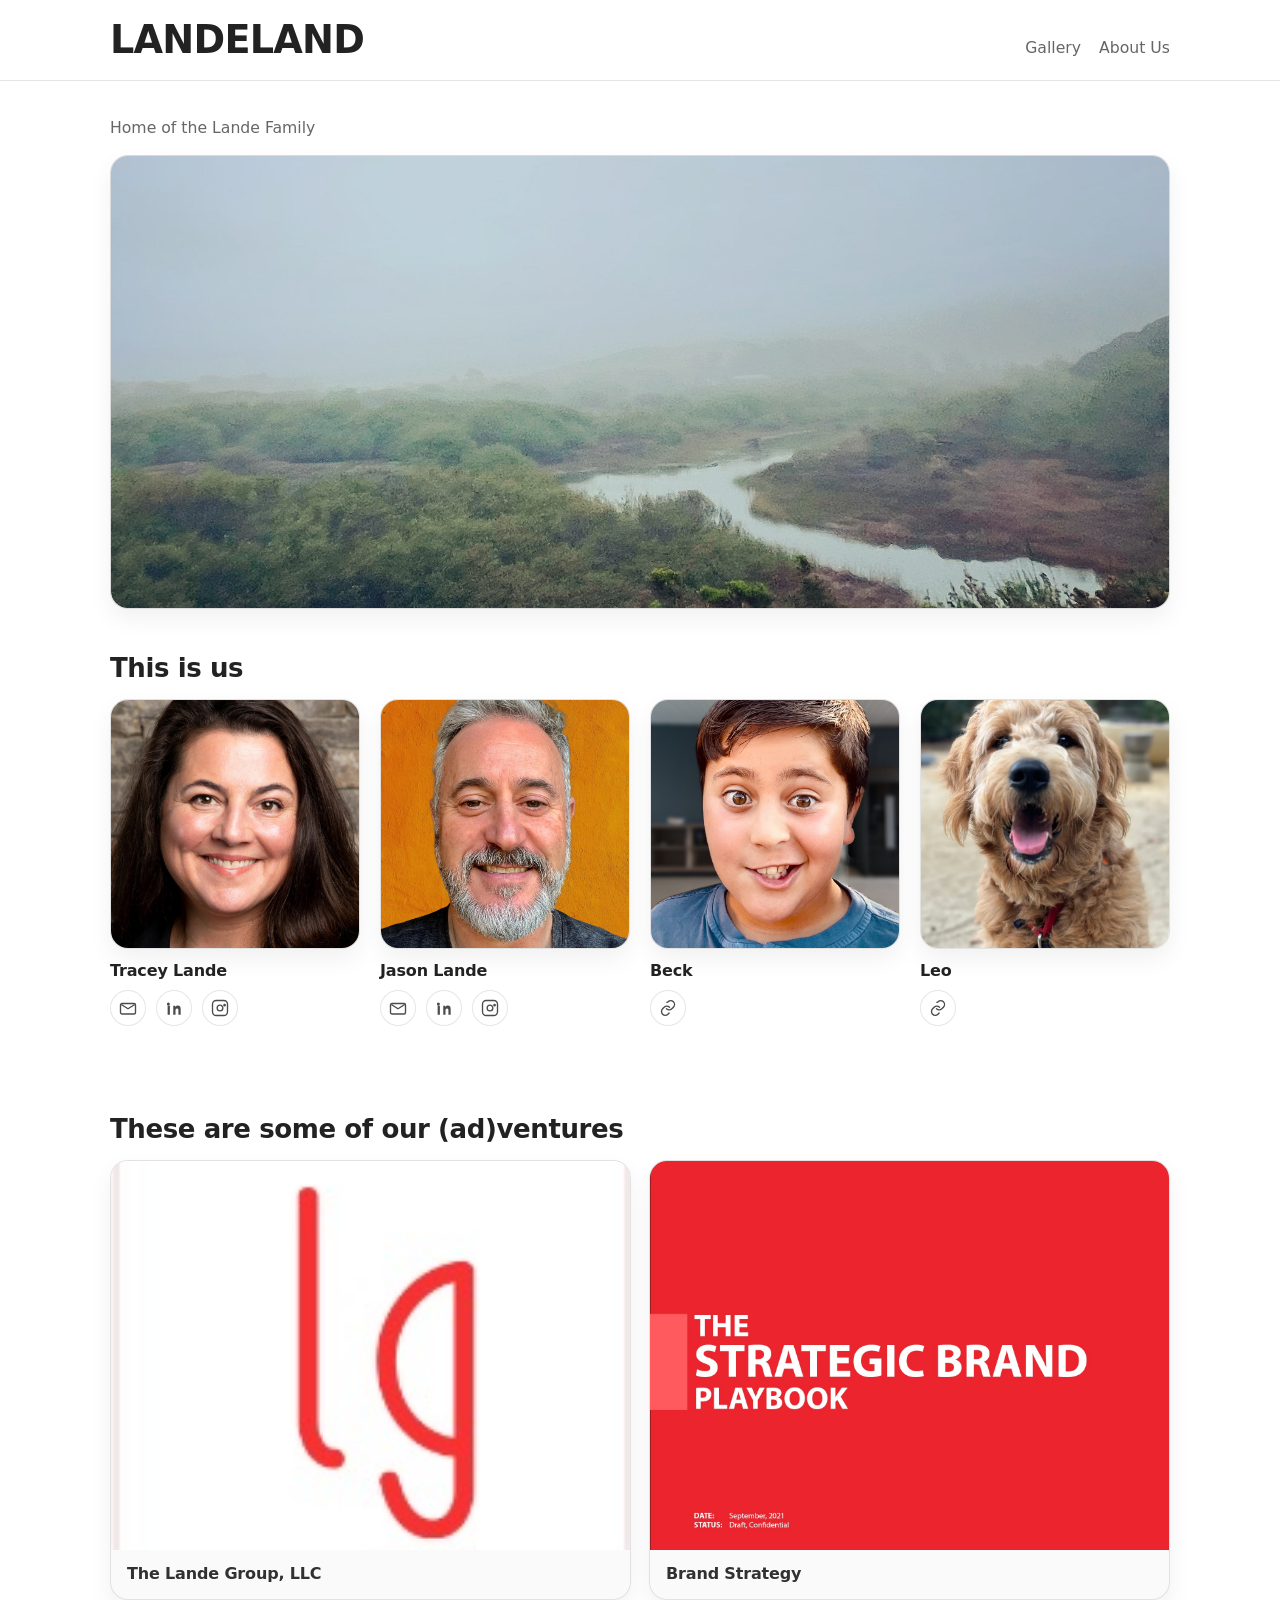
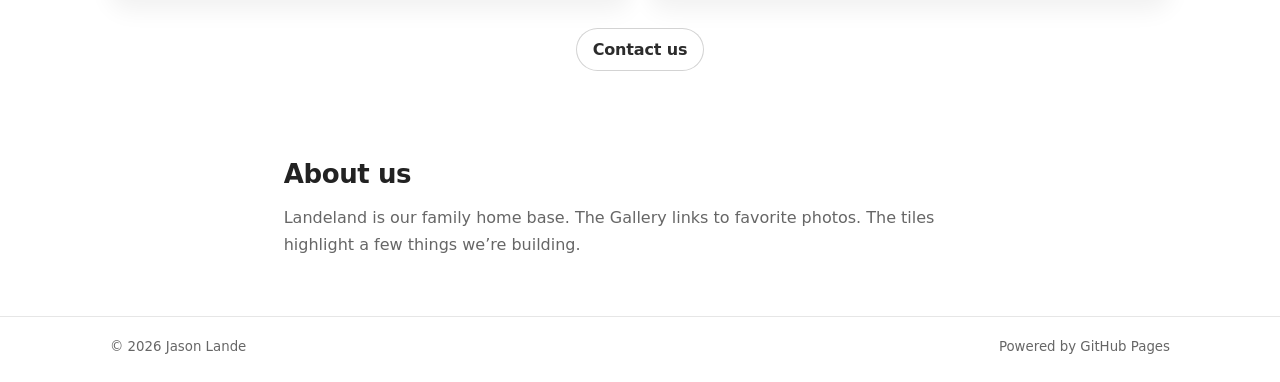
==== index.html @ 55d01903 "Add files via upload Initial set of files, generated by CGPT" ====
<!doctype html>
<html lang="en">
<head>
  <meta charset="utf-8">
  <meta name="viewport" content="width=device-width, initial-scale=1">
  <title>LANDELAND</title>
  <meta name="description" content="Home of the Lande Family.">
  <meta name="author" content="Landeland">

  <!-- Favicons (optional). Keep relative so local file:// testing doesn't error. -->
  <link rel="icon" href="favicon.svg" type="image/svg+xml">
  <link rel="icon" href="favicon.ico" sizes="any">

  <link rel="stylesheet" href="styles.css">
</head>
<body class="motion">

  <header class="site-header">
    <div class="wrap header-inner">
      <a class="logo" href="#top" aria-label="Landeland home">LANDELAND</a>

      <nav class="nav">
        <a class="nav-link" href="https://jasonlande.smugmug.com/Private/Favorite-Photos/n-CctXWG" target="_blank" rel="noopener noreferrer">Gallery</a>
        <a class="nav-link" href="#about">About Us</a>
      </nav>
    </div>
  </header>

  <main id="top" class="main">

    <!-- Hero -->
    <section class="hero" aria-label="Hero">
      <div class="wrap hero-inner">
        <p class="kicker">Home of the Lande Family</p>

        <!-- Background image: replace hero.jpg in /assets with your preferred image. -->
        <div class="hero-media" aria-hidden="true">
          <img src="assets/hero.jpg" alt="">
        </div>
      </div>
    </section>

    <!-- Family -->
    <section class="section" aria-labelledby="family">
      <div class="wrap">
        <h2 id="family" class="section-title">This is us</h2>

        <div class="family-grid">
          <!-- Tracey -->
          <article class="person">
            <a class="person-photo" href="https://traceylande.com" target="_blank" rel="noopener noreferrer" aria-label="Tracey Lande site">
              <img src="assets/tracey.jpg" alt="Tracey Lande">
            </a>

            <div class="person-meta">
              <div class="person-name">Tracey Lande</div>

              <div class="social" aria-label="Tracey social links">
                <a href="mailto:tracey@landeland.com" target="_blank" rel="noopener noreferrer" aria-label="Email">
                  <svg viewBox="0 0 24 24" aria-hidden="true"><path d="M4 6h16a2 2 0 0 1 2 2v10a2 2 0 0 1-2 2H4a2 2 0 0 1-2-2V8a2 2 0 0 1 2-2Zm0 2 8 5 8-5" fill="none" stroke="currentColor" stroke-width="1.8" stroke-linecap="round" stroke-linejoin="round"/></svg>
                </a>
                <a href="https://www.linkedin.com/in/tracey-lande/" target="_blank" rel="noopener noreferrer" aria-label="LinkedIn">
                  <svg viewBox="0 0 24 24" aria-hidden="true"><path d="M6.5 6.5A2 2 0 1 1 2.5 6.5a2 2 0 0 1 4 0ZM3.5 21V9h3v12h-3Zm7-12h2.9v1.7h.1c.4-.8 1.5-1.9 3.3-1.9 3.5 0 4.1 2.2 4.1 5.1V21h-3v-5.4c0-1.3 0-3-1.8-3s-2.1 1.4-2.1 2.9V21h-3V9Z" fill="currentColor"/></svg>
                </a>
                <a href="https://PLACEHOLDER_TRACEY_INSTAGRAM" target="_blank" rel="noopener noreferrer" aria-label="Instagram">
                  <svg viewBox="0 0 24 24" aria-hidden="true"><path d="M7 2h10a5 5 0 0 1 5 5v10a5 5 0 0 1-5 5H7a5 5 0 0 1-5-5V7a5 5 0 0 1 5-5Zm5 6.2A3.8 3.8 0 1 0 15.8 12 3.8 3.8 0 0 0 12 8.2Zm6.1-.9a.9.9 0 1 0 .9.9.9.9 0 0 0-.9-.9Z" fill="none" stroke="currentColor" stroke-width="1.8" stroke-linecap="round" stroke-linejoin="round"/></svg>
                </a>
              </div>
            </div>
          </article>

          <!-- Jason -->
          <article class="person">
            <a class="person-photo" href="https://jasonlande.com" target="_blank" rel="noopener noreferrer" aria-label="Jason Lande site">
              <img src="assets/jason.jpg" alt="Jason Lande">
            </a>

            <div class="person-meta">
              <div class="person-name">Jason Lande</div>

              <div class="social" aria-label="Jason social links">
                <a href="mailto:jason@landeland.com" target="_blank" rel="noopener noreferrer" aria-label="Email">
                  <svg viewBox="0 0 24 24" aria-hidden="true"><path d="M4 6h16a2 2 0 0 1 2 2v10a2 2 0 0 1-2 2H4a2 2 0 0 1-2-2V8a2 2 0 0 1 2-2Zm0 2 8 5 8-5" fill="none" stroke="currentColor" stroke-width="1.8" stroke-linecap="round" stroke-linejoin="round"/></svg>
                </a>
                <a href="https://www.linkedin.com/in/jasonlande/" target="_blank" rel="noopener noreferrer" aria-label="LinkedIn">
                  <svg viewBox="0 0 24 24" aria-hidden="true"><path d="M6.5 6.5A2 2 0 1 1 2.5 6.5a2 2 0 0 1 4 0ZM3.5 21V9h3v12h-3Zm7-12h2.9v1.7h.1c.4-.8 1.5-1.9 3.3-1.9 3.5 0 4.1 2.2 4.1 5.1V21h-3v-5.4c0-1.3 0-3-1.8-3s-2.1 1.4-2.1 2.9V21h-3V9Z" fill="currentColor"/></svg>
                </a>
                <a href="https://www.instagram.com/landejo/" target="_blank" rel="noopener noreferrer" aria-label="Instagram">
                  <svg viewBox="0 0 24 24" aria-hidden="true"><path d="M7 2h10a5 5 0 0 1 5 5v10a5 5 0 0 1-5 5H7a5 5 0 0 1-5-5V7a5 5 0 0 1 5-5Zm5 6.2A3.8 3.8 0 1 0 15.8 12 3.8 3.8 0 0 0 12 8.2Zm6.1-.9a.9.9 0 1 0 .9.9.9.9 0 0 0-.9-.9Z" fill="none" stroke="currentColor" stroke-width="1.8" stroke-linecap="round" stroke-linejoin="round"/></svg>
                </a>
              </div>
            </div>
          </article>

          <!-- Beck -->
          <article class="person">
            <a class="person-photo" href="https://PLACEHOLDER_BECK_LINK" target="_blank" rel="noopener noreferrer" aria-label="Beck link">
              <img src="assets/beck.jpg" alt="Beck">
            </a>

            <div class="person-meta">
              <div class="person-name">Beck</div>

              <div class="social" aria-label="Beck links">
                <a href="https://PLACEHOLDER_BECK_LINK" target="_blank" rel="noopener noreferrer" aria-label="Link">
                  <svg viewBox="0 0 24 24" aria-hidden="true"><path d="M10 13a5 5 0 0 0 7.1 0l2.1-2.1a5 5 0 0 0-7.1-7.1L10.5 4.4" fill="none" stroke="currentColor" stroke-width="1.8" stroke-linecap="round"/><path d="M14 11a5 5 0 0 0-7.1 0L4.8 13.1a5 5 0 1 0 7.1 7.1l1.6-1.6" fill="none" stroke="currentColor" stroke-width="1.8" stroke-linecap="round"/></svg>
                </a>
              </div>
            </div>
          </article>

          <!-- Leo -->
          <article class="person">
            <a class="person-photo" href="https://PLACEHOLDER_LEO_LINK" target="_blank" rel="noopener noreferrer" aria-label="Leo link">
              <img src="assets/leo.jpg" alt="Leo">
            </a>

            <div class="person-meta">
              <div class="person-name">Leo</div>

              <div class="social" aria-label="Leo links">
                <a href="https://PLACEHOLDER_LEO_LINK" target="_blank" rel="noopener noreferrer" aria-label="Link">
                  <svg viewBox="0 0 24 24" aria-hidden="true"><path d="M10 13a5 5 0 0 0 7.1 0l2.1-2.1a5 5 0 0 0-7.1-7.1L10.5 4.4" fill="none" stroke="currentColor" stroke-width="1.8" stroke-linecap="round"/><path d="M14 11a5 5 0 0 0-7.1 0L4.8 13.1a5 5 0 1 0 7.1 7.1l1.6-1.6" fill="none" stroke="currentColor" stroke-width="1.8" stroke-linecap="round"/></svg>
                </a>
              </div>
            </div>
          </article>

        </div>
      </div>
    </section>

    <!-- Adventures -->
    <section class="section" aria-labelledby="adventures">
      <div class="wrap">
        <h2 id="adventures" class="section-title">These are some of our (ad)ventures</h2>

        <div class="adventures">
          <a class="tile" href="https://thelandegroup.llc" target="_blank" rel="noopener noreferrer">
            <div class="tile-media">
              <img src="assets/adventure-tlg.jpg" alt="The Lande Group LLC">
            </div>
            <div class="tile-title">The Lande Group, LLC</div>
          </a>

          <a class="tile" href="https://PLACEHOLDER_BRAND_STRATEGY" target="_blank" rel="noopener noreferrer">
            <div class="tile-media">
              <img src="assets/adventure-brand-strategy.jpg" alt="Brand Strategy">
            </div>
            <div class="tile-title">Brand Strategy</div>
          </a>
        </div>

        <div class="actions">
          <a class="btn" href="mailto:hello@landeland.com">Contact us</a>
        </div>
      </div>
    </section>

    <!-- About -->
    <section id="about" class="section" aria-labelledby="about-title">
      <div class="wrap narrow">
        <h2 id="about-title" class="section-title">About us</h2>
        <p>
          Landeland is our family home base. The Gallery links to favorite photos. The tiles highlight a few things we’re building.
        </p>
      </div>
    </section>

  </main>

  <footer class="site-footer">
    <div class="wrap footer-inner">
      <small>© <span id="year"></span> Jason Lande</small>
      <small class="muted">Powered by GitHub Pages</small>
    </div>
  </footer>

  <script>
    document.getElementById("year").textContent = new Date().getFullYear();
  </script>
</body>
</html>
---- styles.css ----
/* =========================================================
   LANDELAND — Simple GitHub Pages site
   Fixes the "giant stacked images" issue by enforcing cropping
   via aspect-ratio + object-fit.
   ========================================================= */

/* ---------- Reset / base ---------- */
*,
*::before,
*::after { box-sizing: border-box; }

html, body { height: 100%; }

body{
  margin: 0;
  font-family: ui-sans-serif, system-ui, -apple-system, Segoe UI, Roboto, Helvetica, Arial,
               "Apple Color Emoji","Segoe UI Emoji";
  -webkit-font-smoothing: antialiased;
  -moz-osx-font-smoothing: grayscale;
  text-rendering: optimizeLegibility;
  color: rgba(15,15,15,0.92);
  background: #ffffff;
}

img{ max-width: 100%; display: block; }
a{ color: inherit; text-decoration: none; }

/* ---------- Tokens / layout ---------- */
:root{
  --wrap: 1060px;
  --gutter: clamp(18px, 4vw, 48px);

  --text: rgba(15,15,15,0.92);
  --muted: rgba(15,15,15,0.64);
  --line: rgba(15,15,15,0.10);

  --card: rgba(15,15,15,0.02);
  --shadow: 0 16px 40px rgba(0,0,0,0.08);
  --shadow-soft: 0 10px 24px rgba(0,0,0,0.06);

  --r-lg: 18px;
  --r-md: 14px;

  --ease: cubic-bezier(.2,.8,.2,1);
  --dur: 180ms;
}

.wrap{
  width: min(var(--wrap), calc(100% - (var(--gutter) * 2)));
  margin: 0 auto;
}

.narrow{ max-width: 70ch; }

/* ---------- Header ---------- */
.site-header{
  position: sticky;
  top: 0;
  z-index: 10;
  background: rgba(255,255,255,0.88);
  backdrop-filter: blur(10px);
  -webkit-backdrop-filter: blur(10px);
  border-bottom: 1px solid var(--line);
}

.header-inner{
  display: flex;
  align-items: baseline;
  justify-content: space-between;
  padding: 18px 0;
  gap: 18px;
}

.logo{
  font-weight: 800;
  letter-spacing: -0.02em;
  font-size: clamp(22px, 2.2vw + 10px, 40px);
}

.nav{
  display: flex;
  gap: 18px;
  align-items: center;
}

.nav-link{
  font-size: 0.98rem;
  color: var(--muted);
  transition: color var(--dur) var(--ease);
}
.nav-link:hover{ color: var(--text); }

/* ---------- Hero ---------- */
.hero{
  padding: clamp(18px, 3.8vw, 34px) 0 0;
}

.hero-inner{ display: grid; gap: 14px; }

.kicker{
  margin: 0;
  color: var(--muted);
  font-size: 0.98rem;
}

.hero-media{
  aspect-ratio: 21 / 9;
  border-radius: var(--r-lg);
  overflow: hidden;
  background: #f3f3f3;
  border: 1px solid var(--line);
  box-shadow: var(--shadow-soft);
}
.hero-media img{
  width: 100%;
  height: 100%;
  object-fit: cover;
}

/* ---------- Sections ---------- */
.section{ padding: 44px 0; }

.section-title{
  margin: 0 0 16px;
  font-size: clamp(18px, 1.4vw + 14px, 26px);
  letter-spacing: -0.015em;
}

p{
  margin: 0 0 14px;
  color: var(--muted);
  line-height: 1.65;
}

/* ---------- Family grid ---------- */
.family-grid{
  display: grid;
  grid-template-columns: 1fr;
  gap: 20px;
}
@media (min-width: 720px){
  .family-grid{ grid-template-columns: repeat(4, 1fr); }
}

.person{ display: grid; gap: 12px; align-content: start; }

.person-photo{
  border-radius: var(--r-lg);
  overflow: hidden;
  border: 1px solid var(--line);
  background: var(--card);
  box-shadow: var(--shadow-soft);
  transition: transform var(--dur) var(--ease), box-shadow var(--dur) var(--ease);
}
.person-photo:hover{
  transform: translateY(-2px);
  box-shadow: var(--shadow);
}
.person-photo img{
  width: 100%;
  aspect-ratio: 1 / 1;
  height: auto;
  object-fit: cover;
}

.person-meta{ display: grid; gap: 10px; }

.person-name{
  font-weight: 700;
  letter-spacing: -0.01em;
  font-size: 1rem;
}

/* ---------- Social icons ---------- */
.social{
  display: flex;
  gap: 10px;
  align-items: center;
}
.social a{
  width: 36px;
  height: 36px;
  border-radius: 999px;
  border: 1px solid var(--line);
  background: #fff;
  display: inline-flex;
  align-items: center;
  justify-content: center;
  color: rgba(15,15,15,0.75);
  transition: transform var(--dur) var(--ease), box-shadow var(--dur) var(--ease), color var(--dur) var(--ease);
}
.social a:hover{
  transform: translateY(-1px);
  box-shadow: var(--shadow-soft);
  color: rgba(15,15,15,0.92);
}
.social svg{ width: 18px; height: 18px; display: block; }

/* ---------- Adventures ---------- */
.adventures{
  display: grid;
  grid-template-columns: 1fr;
  gap: 18px;
}
@media (min-width: 860px){
  .adventures{ grid-template-columns: 1fr 1fr; }
}

.tile{
  border: 1px solid var(--line);
  border-radius: var(--r-lg);
  background: var(--card);
  overflow: hidden;
  box-shadow: var(--shadow-soft);
  transition: transform var(--dur) var(--ease), box-shadow var(--dur) var(--ease);
}
.tile:hover{
  transform: translateY(-2px);
  box-shadow: var(--shadow);
}

/* Critical: crop tile media so tall images don't dominate */
.tile-media{
  aspect-ratio: 4 / 3;
  overflow: hidden;
  background: #f3f3f3;
}
.tile-media img{
  width: 100%;
  height: 100%;
  object-fit: cover;
}

.tile-title{
  padding: 14px 16px 16px;
  font-weight: 650;
  letter-spacing: -0.01em;
  color: rgba(15,15,15,0.86);
}

/* ---------- CTA ---------- */
.actions{ display: flex; justify-content: center; padding-top: 28px; }

.btn{
  display: inline-flex;
  align-items: center;
  justify-content: center;
  padding: 11px 16px;
  border-radius: 999px;
  border: 1px solid rgba(15,15,15,0.18);
  background: #ffffff;
  color: rgba(15,15,15,0.88);
  font-weight: 650;
  letter-spacing: -0.01em;
  transition: transform var(--dur) var(--ease), box-shadow var(--dur) var(--ease), background var(--dur) var(--ease);
}
.btn:hover{
  transform: translateY(-1px);
  box-shadow: var(--shadow-soft);
  background: rgba(15,15,15,0.02);
}

/* ---------- Footer ---------- */
.site-footer{
  border-top: 1px solid var(--line);
  padding: 22px 0 28px;
}
.footer-inner{
  display: flex;
  justify-content: space-between;
  gap: 14px;
  flex-wrap: wrap;
}
small{ color: var(--muted); }

/* ---------- Motion ---------- */
@keyframes riseIn{
  from{ opacity: 0; transform: translateY(8px); }
  to{ opacity: 1; transform: translateY(0); }
}
.motion .site-header{ animation: riseIn .35s var(--ease) both; }
.motion .hero{ animation: riseIn .5s var(--ease) both; }
.motion .section{ animation: riseIn .55s var(--ease) both; }

@media (prefers-reduced-motion: reduce){
  *{ animation: none !important; transition: none !important; }
}
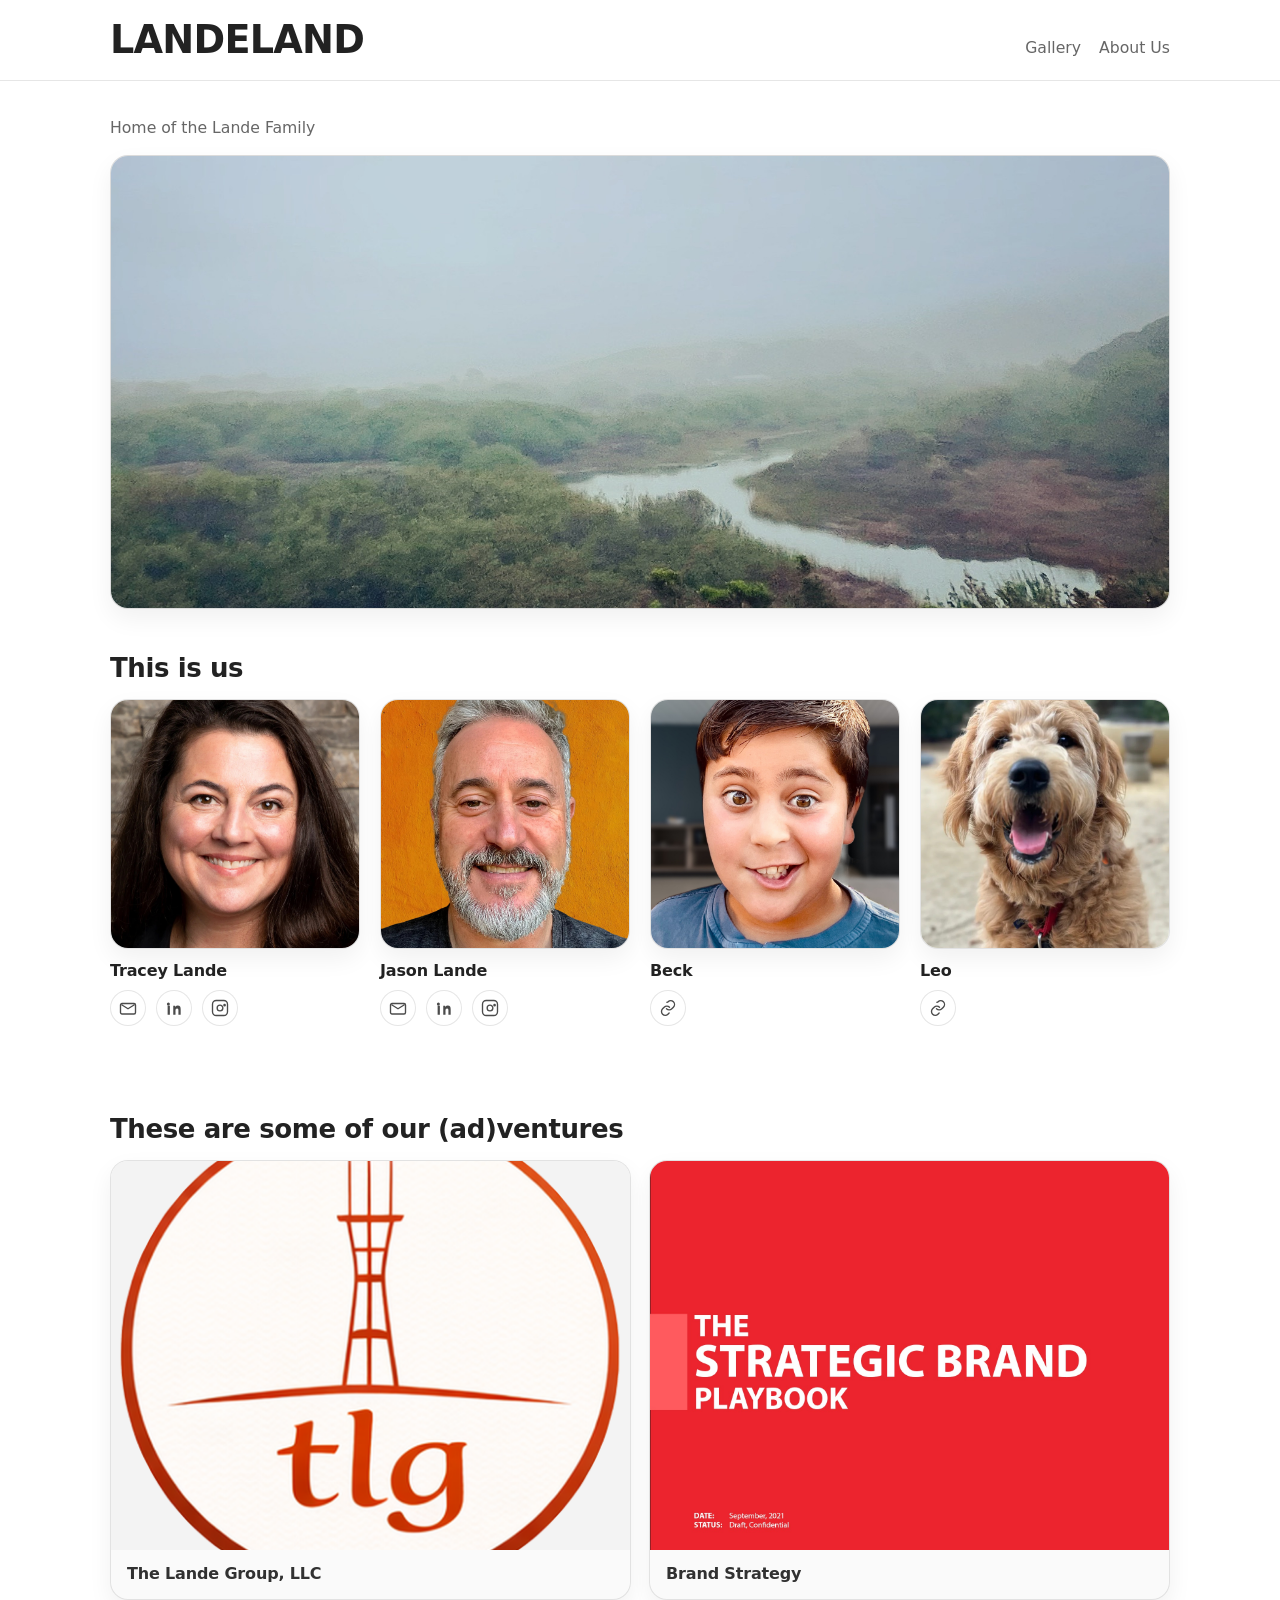
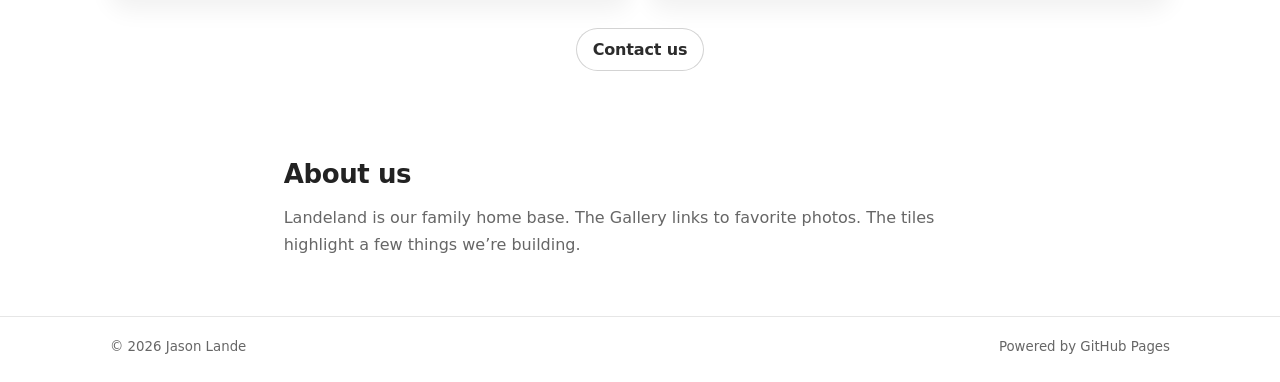
==== commit 24b7d42b: "Update index.html" ====
--- a/index.html
+++ b/index.html
@@ -138,7 +138,7 @@
         <div class="adventures">
           <a class="tile" href="https://thelandegroup.llc" target="_blank" rel="noopener noreferrer">
             <div class="tile-media">
-              <img src="assets/adventure-tlg.jpg" alt="The Lande Group LLC">
+              <img src="assets/tlg-logo-200.png" alt="The Lande Group LLC">
             </div>
             <div class="tile-title">The Lande Group, LLC</div>
           </a>
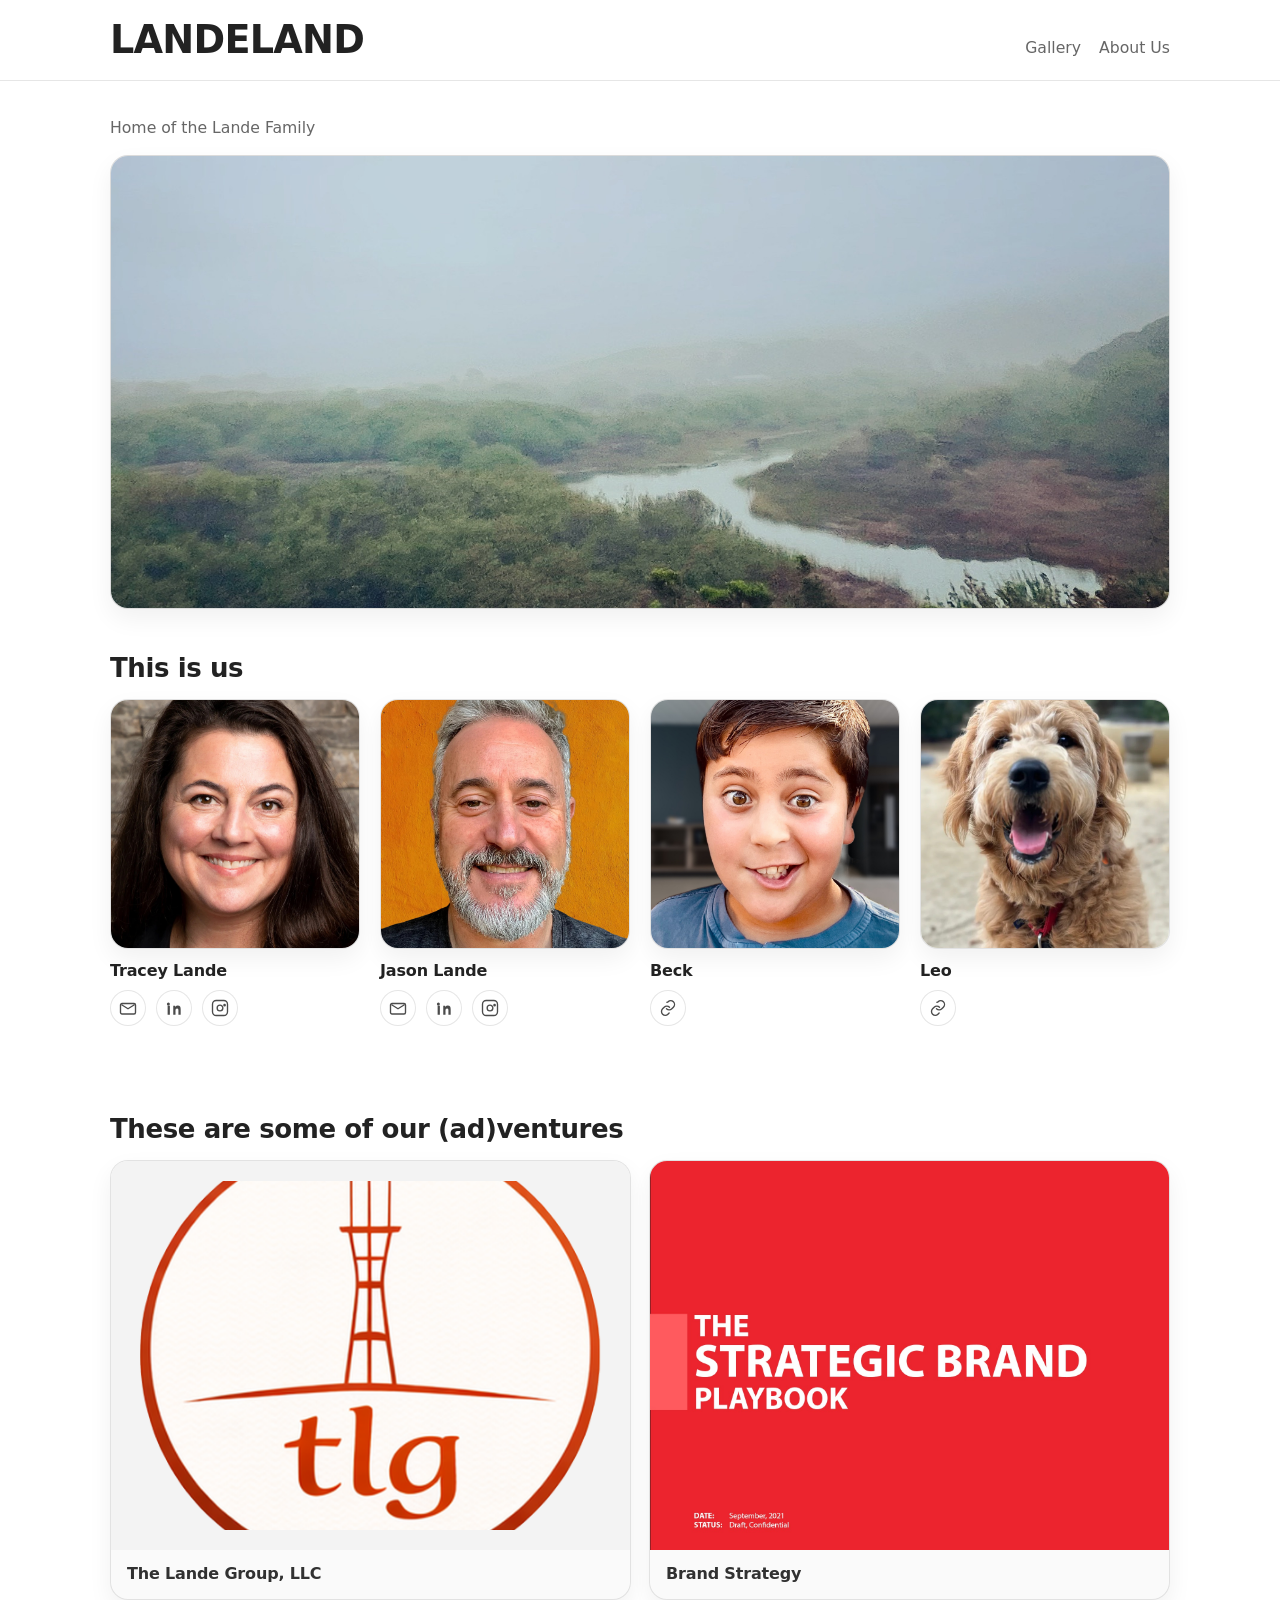
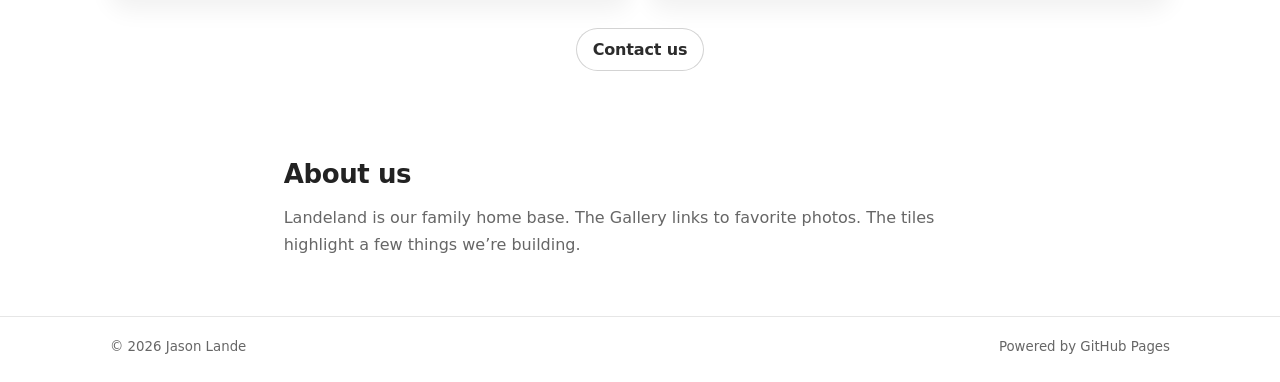
==== commit 8c302493: "Update index.html" ====
--- a/index.html
+++ b/index.html
@@ -138,7 +138,7 @@
         <div class="adventures">
           <a class="tile" href="https://thelandegroup.llc" target="_blank" rel="noopener noreferrer">
             <div class="tile-media">
-              <img src="assets/tlg-logo-200.png" alt="The Lande Group LLC">
+              <img src="assets/tlg-logo-200.png" class="tile-logo" alt="The Lande Group LLC">
             </div>
             <div class="tile-title">The Lande Group, LLC</div>
           </a>
--- a/styles.css
+++ b/styles.css
@@ -238,6 +238,13 @@
   color: rgba(15,15,15,0.86);
 }
 
+.tile-logo {
+  object-fit: contain;
+  padding: 20px;
+  background: var(--surface);
+}
+
+
 /* ---------- CTA ---------- */
 .actions{ display: flex; justify-content: center; padding-top: 28px; }
 
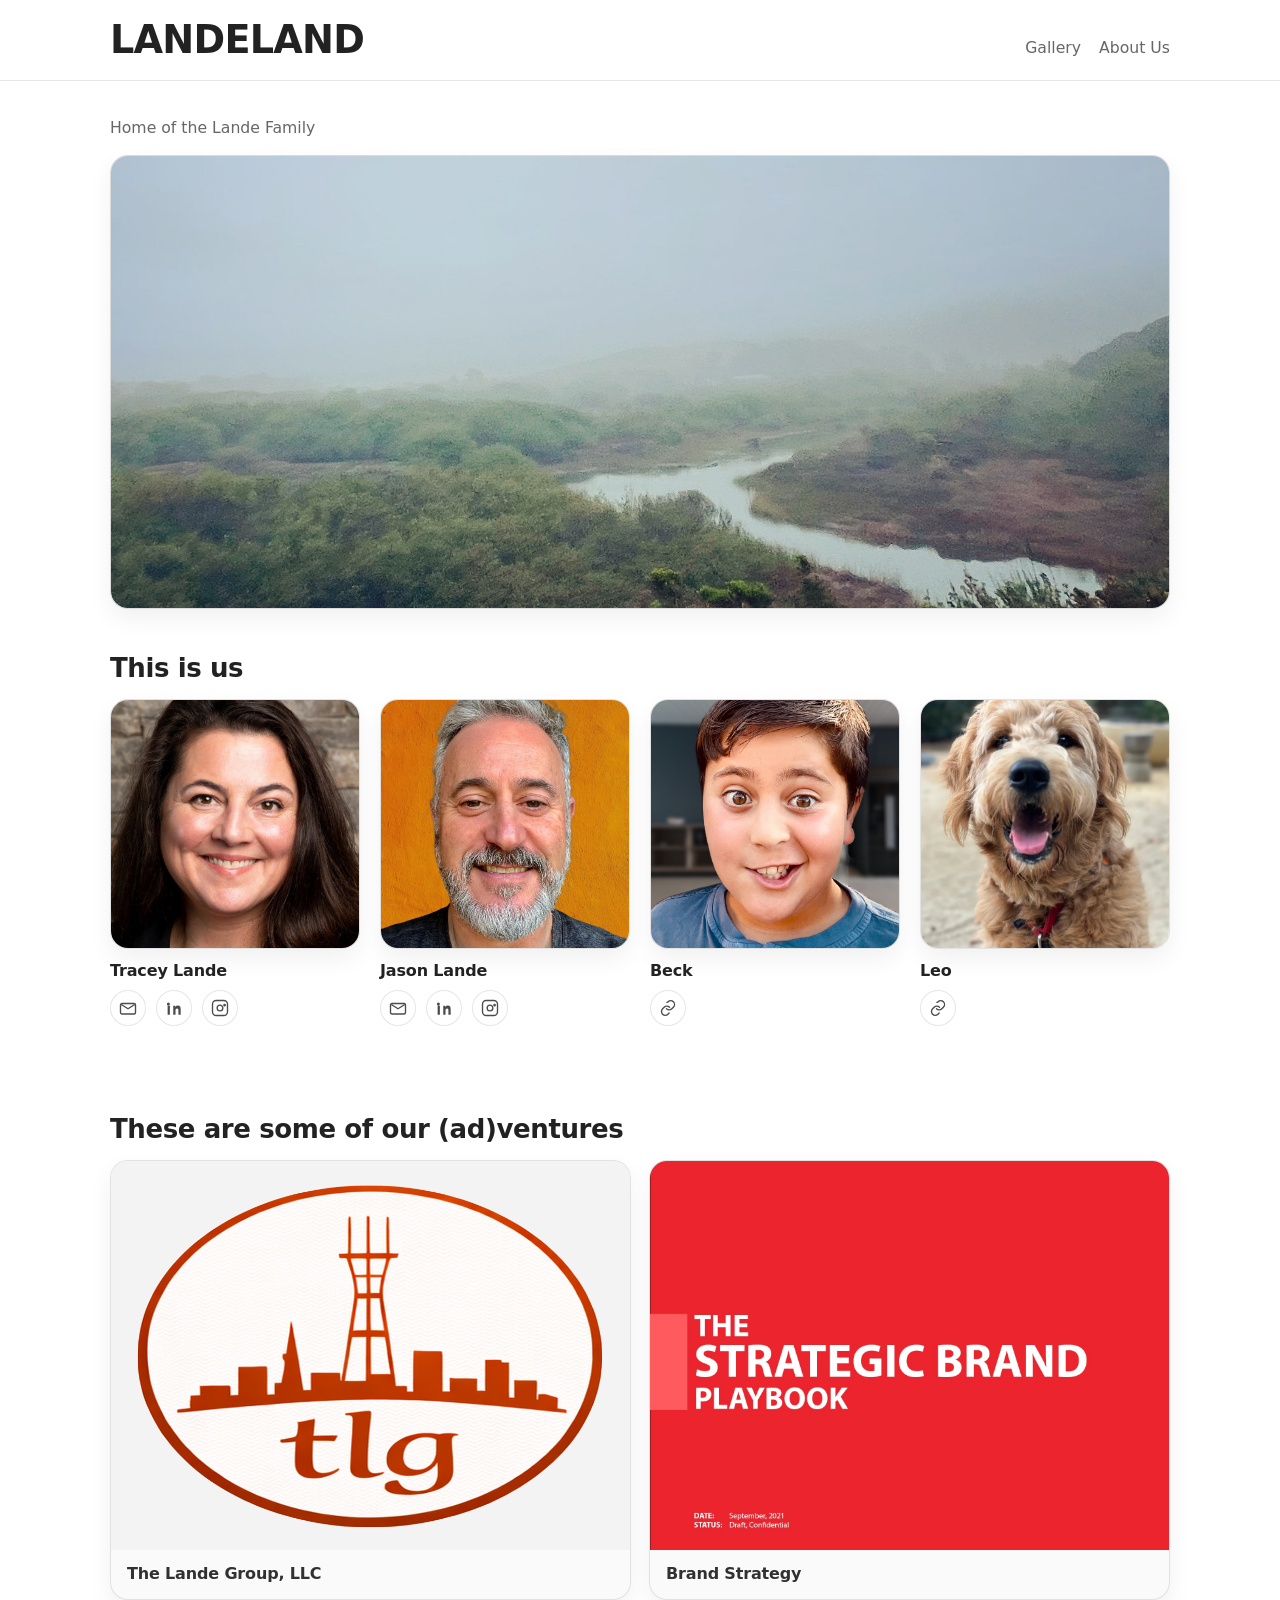
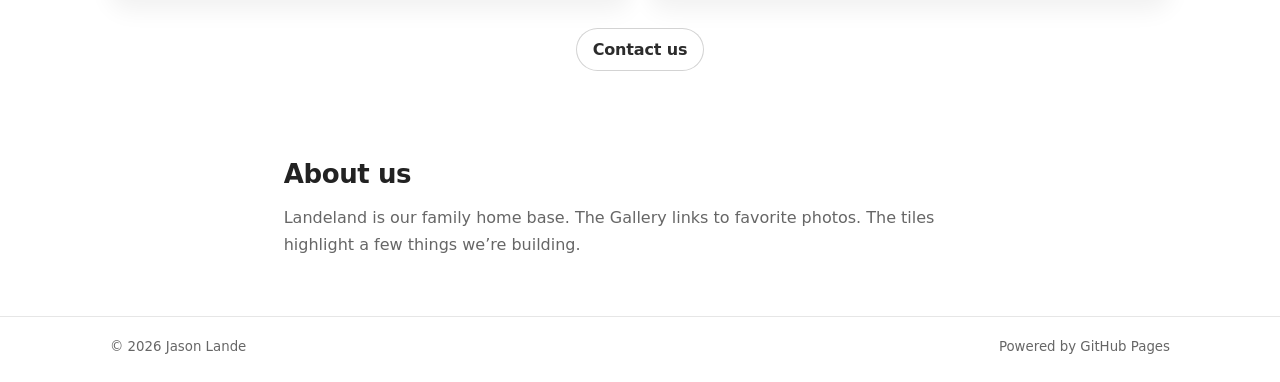
==== commit b3c9ad47: "Update index.html" ====
--- a/index.html
+++ b/index.html
@@ -138,7 +138,7 @@
         <div class="adventures">
           <a class="tile" href="https://thelandegroup.llc" target="_blank" rel="noopener noreferrer">
             <div class="tile-media">
-              <img src="assets/tlg-logo-200.png" class="tile-logo" alt="The Lande Group LLC">
+              <img src="assets/tlg-logo-300.png" class="tile-logo" alt="The Lande Group LLC">
             </div>
             <div class="tile-title">The Lande Group, LLC</div>
           </a>
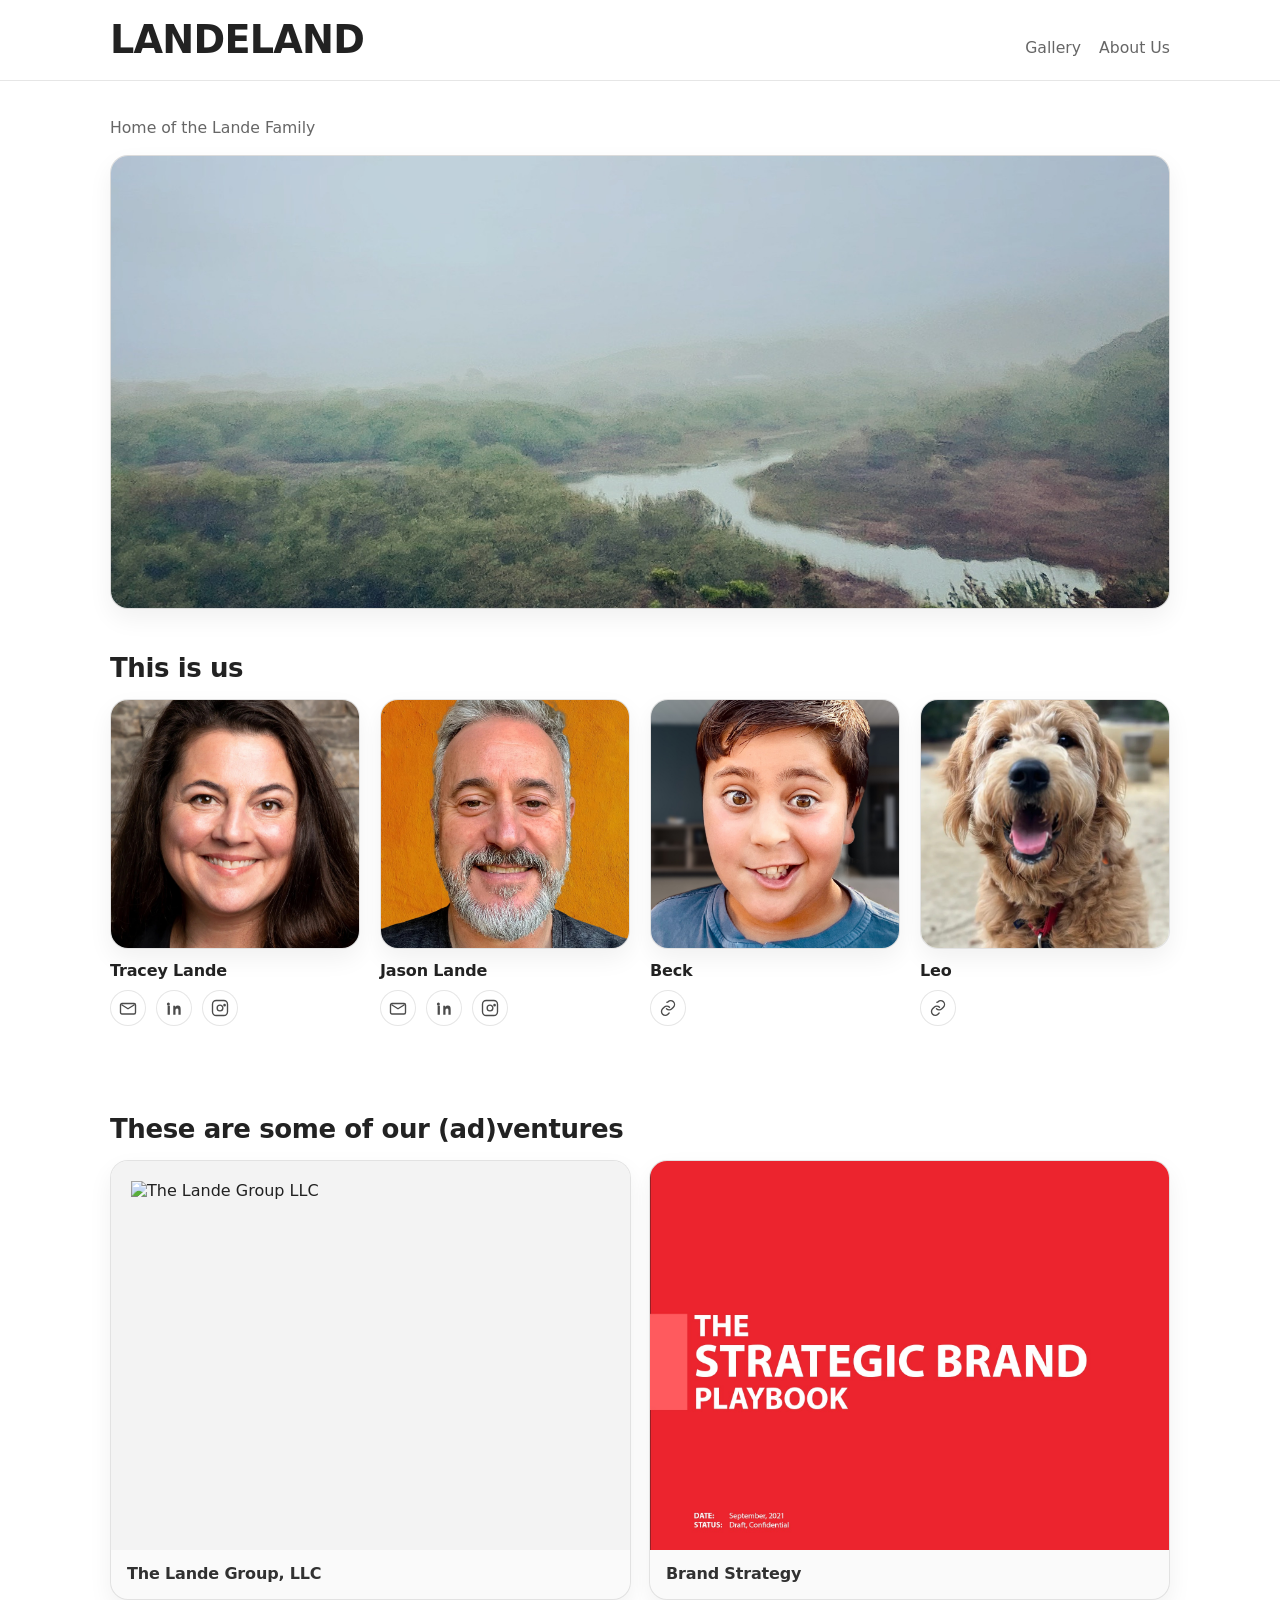
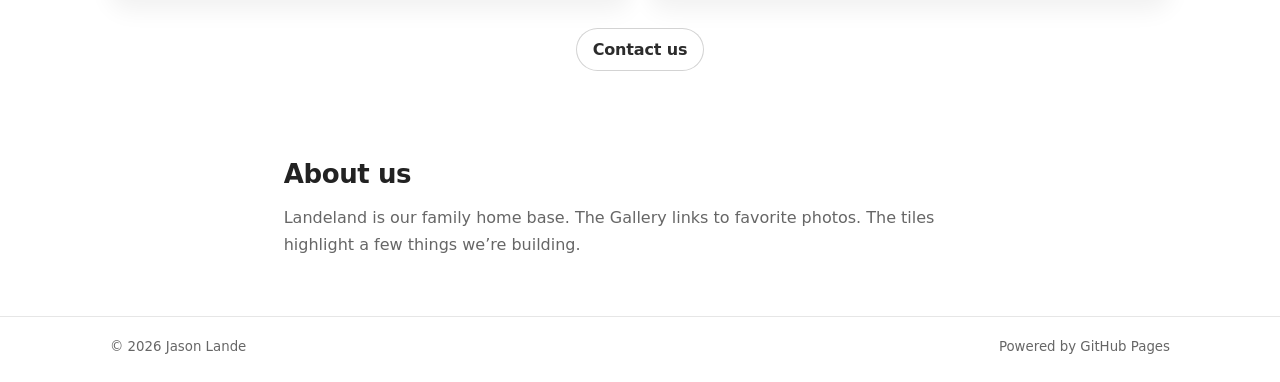
==== commit 691c6d8b: "Update index.html Added the text TLG logo" ====
--- a/index.html
+++ b/index.html
@@ -138,7 +138,7 @@
         <div class="adventures">
           <a class="tile" href="https://thelandegroup.llc" target="_blank" rel="noopener noreferrer">
             <div class="tile-media">
-              <img src="assets/tlg-logo-300.png" class="tile-logo" alt="The Lande Group LLC">
+              <img src="assets/thelandegroup-log-text.png" class="tile-logo" alt="The Lande Group LLC">
             </div>
             <div class="tile-title">The Lande Group, LLC</div>
           </a>
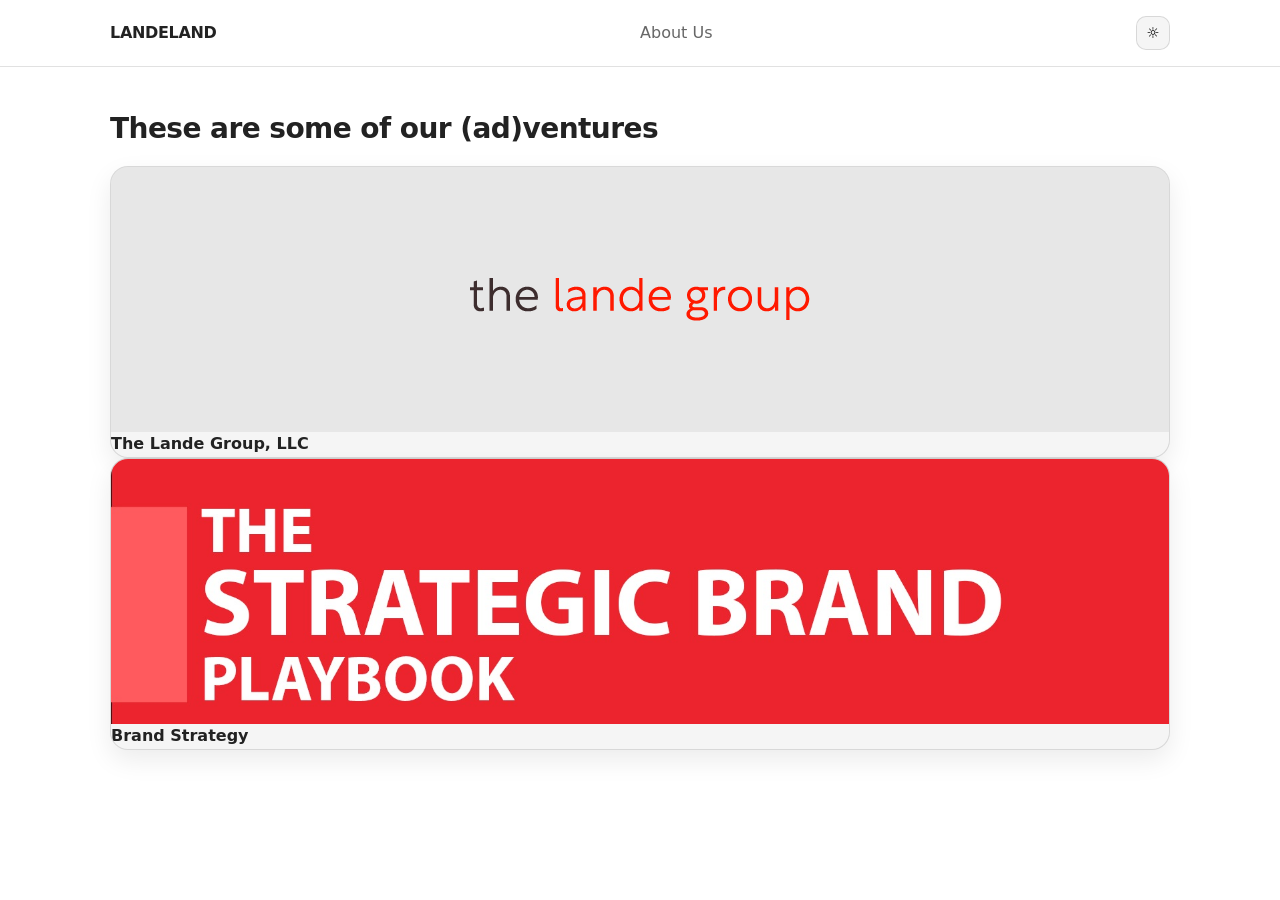
==== commit 0733dab4: "Add files via upload Keep the TLG logo tile in its original aspect ratio and never upscale it (cente" ====
--- a/index.html
+++ b/index.html
@@ -1,183 +1,70 @@
-<!doctype html>
+<!DOCTYPE html>
+
 <html lang="en">
 <head>
-  <meta charset="utf-8">
-  <meta name="viewport" content="width=device-width, initial-scale=1">
-  <title>LANDELAND</title>
-  <meta name="description" content="Home of the Lande Family.">
-  <meta name="author" content="Landeland">
-
-  <!-- Favicons (optional). Keep relative so local file:// testing doesn't error. -->
-  <link rel="icon" href="favicon.svg" type="image/svg+xml">
-  <link rel="icon" href="favicon.ico" sizes="any">
-
-  <link rel="stylesheet" href="styles.css">
+<meta charset="utf-8"/>
+<meta content="width=device-width, initial-scale=1" name="viewport"/>
+<title>LANDELAND</title>
+<meta content="Home of the Lande Family." name="description"/>
+<link href="styles.css" rel="stylesheet"/>
 </head>
 <body class="motion">
+<header class="site-header">
+<div class="wrap header-inner">
+<a class="logo" href="#top">LANDELAND</a>
+<nav class="nav">
+<a class="nav-link" href="#about">About Us</a>
+</nav>
+<button aria-label="Toggle theme" class="theme-toggle" id="themeToggle" type="button"><span aria-hidden="true" class="sun">☼</span><span aria-hidden="true" class="moon">☾</span></button></div>
+</header>
+<main class="main" id="top">
+<section class="section">
+<div class="wrap">
+<h2 class="section-title">These are some of our (ad)ventures</h2>
+<div class="adventures">
+<a class="tile" href="https://thelandegroup.llc" target="_blank">
+<div class="tile-media tile-media--contain">
+<img alt="The Lande Group LLC" src="assets/thelandegroup-logo-text.png"/>
+</div>
+<div class="tile-title">The Lande Group, LLC</div>
+</a>
+<a class="tile" href="#">
+<div class="tile-media">
+<img alt="Brand Strategy" src="assets/adventure-brand-strategy.jpg"/>
+</div>
+<div class="tile-title">Brand Strategy</div>
+</a>
+</div>
+</div>
+</section>
+</main>
 
-  <header class="site-header">
-    <div class="wrap header-inner">
-      <a class="logo" href="#top" aria-label="Landeland home">LANDELAND</a>
+<script>
+  (function () {
+    const key = "landeland_theme";
+    const btn = document.getElementById("themeToggle");
+    const saved = localStorage.getItem(key);
 
-      <nav class="nav">
-        <a class="nav-link" href="https://jasonlande.smugmug.com/Private/Favorite-Photos/n-CctXWG" target="_blank" rel="noopener noreferrer">Gallery</a>
-        <a class="nav-link" href="#about">About Us</a>
-      </nav>
-    </div>
-  </header>
+    function setTheme(theme) {
+      document.documentElement.setAttribute("data-theme", theme);
+      localStorage.setItem(key, theme);
+    }
 
-  <main id="top" class="main">
+    // Default to OS preference unless user previously chose
+    if (!saved) {
+      const prefersDark = window.matchMedia && window.matchMedia("(prefers-color-scheme: dark)").matches;
+      document.documentElement.setAttribute("data-theme", prefersDark ? "dark" : "light");
+    } else {
+      document.documentElement.setAttribute("data-theme", saved);
+    }
 
-    <!-- Hero -->
-    <section class="hero" aria-label="Hero">
-      <div class="wrap hero-inner">
-        <p class="kicker">Home of the Lande Family</p>
-
-        <!-- Background image: replace hero.jpg in /assets with your preferred image. -->
-        <div class="hero-media" aria-hidden="true">
-          <img src="assets/hero.jpg" alt="">
-        </div>
-      </div>
-    </section>
-
-    <!-- Family -->
-    <section class="section" aria-labelledby="family">
-      <div class="wrap">
-        <h2 id="family" class="section-title">This is us</h2>
-
-        <div class="family-grid">
-          <!-- Tracey -->
-          <article class="person">
-            <a class="person-photo" href="https://traceylande.com" target="_blank" rel="noopener noreferrer" aria-label="Tracey Lande site">
-              <img src="assets/tracey.jpg" alt="Tracey Lande">
-            </a>
-
-            <div class="person-meta">
-              <div class="person-name">Tracey Lande</div>
-
-              <div class="social" aria-label="Tracey social links">
-                <a href="mailto:tracey@landeland.com" target="_blank" rel="noopener noreferrer" aria-label="Email">
-                  <svg viewBox="0 0 24 24" aria-hidden="true"><path d="M4 6h16a2 2 0 0 1 2 2v10a2 2 0 0 1-2 2H4a2 2 0 0 1-2-2V8a2 2 0 0 1 2-2Zm0 2 8 5 8-5" fill="none" stroke="currentColor" stroke-width="1.8" stroke-linecap="round" stroke-linejoin="round"/></svg>
-                </a>
-                <a href="https://www.linkedin.com/in/tracey-lande/" target="_blank" rel="noopener noreferrer" aria-label="LinkedIn">
-                  <svg viewBox="0 0 24 24" aria-hidden="true"><path d="M6.5 6.5A2 2 0 1 1 2.5 6.5a2 2 0 0 1 4 0ZM3.5 21V9h3v12h-3Zm7-12h2.9v1.7h.1c.4-.8 1.5-1.9 3.3-1.9 3.5 0 4.1 2.2 4.1 5.1V21h-3v-5.4c0-1.3 0-3-1.8-3s-2.1 1.4-2.1 2.9V21h-3V9Z" fill="currentColor"/></svg>
-                </a>
-                <a href="https://PLACEHOLDER_TRACEY_INSTAGRAM" target="_blank" rel="noopener noreferrer" aria-label="Instagram">
-                  <svg viewBox="0 0 24 24" aria-hidden="true"><path d="M7 2h10a5 5 0 0 1 5 5v10a5 5 0 0 1-5 5H7a5 5 0 0 1-5-5V7a5 5 0 0 1 5-5Zm5 6.2A3.8 3.8 0 1 0 15.8 12 3.8 3.8 0 0 0 12 8.2Zm6.1-.9a.9.9 0 1 0 .9.9.9.9 0 0 0-.9-.9Z" fill="none" stroke="currentColor" stroke-width="1.8" stroke-linecap="round" stroke-linejoin="round"/></svg>
-                </a>
-              </div>
-            </div>
-          </article>
-
-          <!-- Jason -->
-          <article class="person">
-            <a class="person-photo" href="https://jasonlande.com" target="_blank" rel="noopener noreferrer" aria-label="Jason Lande site">
-              <img src="assets/jason.jpg" alt="Jason Lande">
-            </a>
-
-            <div class="person-meta">
-              <div class="person-name">Jason Lande</div>
-
-              <div class="social" aria-label="Jason social links">
-                <a href="mailto:jason@landeland.com" target="_blank" rel="noopener noreferrer" aria-label="Email">
-                  <svg viewBox="0 0 24 24" aria-hidden="true"><path d="M4 6h16a2 2 0 0 1 2 2v10a2 2 0 0 1-2 2H4a2 2 0 0 1-2-2V8a2 2 0 0 1 2-2Zm0 2 8 5 8-5" fill="none" stroke="currentColor" stroke-width="1.8" stroke-linecap="round" stroke-linejoin="round"/></svg>
-                </a>
-                <a href="https://www.linkedin.com/in/jasonlande/" target="_blank" rel="noopener noreferrer" aria-label="LinkedIn">
-                  <svg viewBox="0 0 24 24" aria-hidden="true"><path d="M6.5 6.5A2 2 0 1 1 2.5 6.5a2 2 0 0 1 4 0ZM3.5 21V9h3v12h-3Zm7-12h2.9v1.7h.1c.4-.8 1.5-1.9 3.3-1.9 3.5 0 4.1 2.2 4.1 5.1V21h-3v-5.4c0-1.3 0-3-1.8-3s-2.1 1.4-2.1 2.9V21h-3V9Z" fill="currentColor"/></svg>
-                </a>
-                <a href="https://www.instagram.com/landejo/" target="_blank" rel="noopener noreferrer" aria-label="Instagram">
-                  <svg viewBox="0 0 24 24" aria-hidden="true"><path d="M7 2h10a5 5 0 0 1 5 5v10a5 5 0 0 1-5 5H7a5 5 0 0 1-5-5V7a5 5 0 0 1 5-5Zm5 6.2A3.8 3.8 0 1 0 15.8 12 3.8 3.8 0 0 0 12 8.2Zm6.1-.9a.9.9 0 1 0 .9.9.9.9 0 0 0-.9-.9Z" fill="none" stroke="currentColor" stroke-width="1.8" stroke-linecap="round" stroke-linejoin="round"/></svg>
-                </a>
-              </div>
-            </div>
-          </article>
-
-          <!-- Beck -->
-          <article class="person">
-            <a class="person-photo" href="https://PLACEHOLDER_BECK_LINK" target="_blank" rel="noopener noreferrer" aria-label="Beck link">
-              <img src="assets/beck.jpg" alt="Beck">
-            </a>
-
-            <div class="person-meta">
-              <div class="person-name">Beck</div>
-
-              <div class="social" aria-label="Beck links">
-                <a href="https://PLACEHOLDER_BECK_LINK" target="_blank" rel="noopener noreferrer" aria-label="Link">
-                  <svg viewBox="0 0 24 24" aria-hidden="true"><path d="M10 13a5 5 0 0 0 7.1 0l2.1-2.1a5 5 0 0 0-7.1-7.1L10.5 4.4" fill="none" stroke="currentColor" stroke-width="1.8" stroke-linecap="round"/><path d="M14 11a5 5 0 0 0-7.1 0L4.8 13.1a5 5 0 1 0 7.1 7.1l1.6-1.6" fill="none" stroke="currentColor" stroke-width="1.8" stroke-linecap="round"/></svg>
-                </a>
-              </div>
-            </div>
-          </article>
-
-          <!-- Leo -->
-          <article class="person">
-            <a class="person-photo" href="https://PLACEHOLDER_LEO_LINK" target="_blank" rel="noopener noreferrer" aria-label="Leo link">
-              <img src="assets/leo.jpg" alt="Leo">
-            </a>
-
-            <div class="person-meta">
-              <div class="person-name">Leo</div>
-
-              <div class="social" aria-label="Leo links">
-                <a href="https://PLACEHOLDER_LEO_LINK" target="_blank" rel="noopener noreferrer" aria-label="Link">
-                  <svg viewBox="0 0 24 24" aria-hidden="true"><path d="M10 13a5 5 0 0 0 7.1 0l2.1-2.1a5 5 0 0 0-7.1-7.1L10.5 4.4" fill="none" stroke="currentColor" stroke-width="1.8" stroke-linecap="round"/><path d="M14 11a5 5 0 0 0-7.1 0L4.8 13.1a5 5 0 1 0 7.1 7.1l1.6-1.6" fill="none" stroke="currentColor" stroke-width="1.8" stroke-linecap="round"/></svg>
-                </a>
-              </div>
-            </div>
-          </article>
-
-        </div>
-      </div>
-    </section>
-
-    <!-- Adventures -->
-    <section class="section" aria-labelledby="adventures">
-      <div class="wrap">
-        <h2 id="adventures" class="section-title">These are some of our (ad)ventures</h2>
-
-        <div class="adventures">
-          <a class="tile" href="https://thelandegroup.llc" target="_blank" rel="noopener noreferrer">
-            <div class="tile-media">
-              <img src="assets/thelandegroup-log-text.png" class="tile-logo" alt="The Lande Group LLC">
-            </div>
-            <div class="tile-title">The Lande Group, LLC</div>
-          </a>
-
-          <a class="tile" href="https://PLACEHOLDER_BRAND_STRATEGY" target="_blank" rel="noopener noreferrer">
-            <div class="tile-media">
-              <img src="assets/adventure-brand-strategy.jpg" alt="Brand Strategy">
-            </div>
-            <div class="tile-title">Brand Strategy</div>
-          </a>
-        </div>
-
-        <div class="actions">
-          <a class="btn" href="mailto:hello@landeland.com">Contact us</a>
-        </div>
-      </div>
-    </section>
-
-    <!-- About -->
-    <section id="about" class="section" aria-labelledby="about-title">
-      <div class="wrap narrow">
-        <h2 id="about-title" class="section-title">About us</h2>
-        <p>
-          Landeland is our family home base. The Gallery links to favorite photos. The tiles highlight a few things we’re building.
-        </p>
-      </div>
-    </section>
-
-  </main>
-
-  <footer class="site-footer">
-    <div class="wrap footer-inner">
-      <small>© <span id="year"></span> Jason Lande</small>
-      <small class="muted">Powered by GitHub Pages</small>
-    </div>
-  </footer>
-
-  <script>
-    document.getElementById("year").textContent = new Date().getFullYear();
-  </script>
+    if (btn) {
+      btn.addEventListener("click", () => {
+        const current = document.documentElement.getAttribute("data-theme") || "dark";
+        setTheme(current === "dark" ? "light" : "dark");
+      });
+    }
+  })();
+</script>
 </body>
 </html>
--- a/styles.css
+++ b/styles.css
@@ -1,7 +1,6 @@
 /* =========================================================
-   LANDELAND — Simple GitHub Pages site
-   Fixes the "giant stacked images" issue by enforcing cropping
-   via aspect-ratio + object-fit.
+   LANDELAND — styles.css
+   Clean, responsive, light/dark toggle
    ========================================================= */
 
 /* ---------- Reset / base ---------- */
@@ -18,25 +17,28 @@
   -webkit-font-smoothing: antialiased;
   -moz-osx-font-smoothing: grayscale;
   text-rendering: optimizeLegibility;
-  color: rgba(15,15,15,0.92);
-  background: #ffffff;
 }
 
 img{ max-width: 100%; display: block; }
 a{ color: inherit; text-decoration: none; }
-
-/* ---------- Tokens / layout ---------- */
+button{ font: inherit; }
+
+/* ---------- Theme tokens ---------- */
+/* Default: dark (matches your other sites). If you prefer light default, the JS handles OS preference. */
 :root{
   --wrap: 1060px;
   --gutter: clamp(18px, 4vw, 48px);
 
-  --text: rgba(15,15,15,0.92);
-  --muted: rgba(15,15,15,0.64);
-  --line: rgba(15,15,15,0.10);
-
-  --card: rgba(15,15,15,0.02);
-  --shadow: 0 16px 40px rgba(0,0,0,0.08);
-  --shadow-soft: 0 10px 24px rgba(0,0,0,0.06);
+  --bg: #0b0f14;
+  --text: rgba(255,255,255,.92);
+  --muted: rgba(255,255,255,.70);
+
+  --surface: rgba(255,255,255,.04);
+  --surface-2: rgba(255,255,255,.06);
+  --border: rgba(255,255,255,.12);
+
+  --shadow: 0 18px 44px rgba(0,0,0,.45);
+  --shadow-soft: 0 10px 26px rgba(0,0,0,.35);
 
   --r-lg: 18px;
   --r-md: 14px;
@@ -45,250 +47,300 @@
   --dur: 180ms;
 }
 
+:root[data-theme="light"]{
+  --bg: #ffffff;
+  --text: rgba(15,15,15,.92);
+  --muted: rgba(15,15,15,.64);
+
+  --surface: rgba(15,15,15,.04);
+  --surface-2: rgba(15,15,15,.06);
+  --border: rgba(15,15,15,.12);
+
+  --shadow: 0 18px 44px rgba(0,0,0,.10);
+  --shadow-soft: 0 10px 26px rgba(0,0,0,.08);
+}
+
+html{ background: var(--bg); }
+body{
+  background: var(--bg);
+  color: var(--text);
+  line-height: 1.55;
+}
+
+/* ---------- Layout ---------- */
 .wrap{
   width: min(var(--wrap), calc(100% - (var(--gutter) * 2)));
   margin: 0 auto;
 }
 
-.narrow{ max-width: 70ch; }
+.section{ padding: 40px 0; }
+.section-title{
+  margin: 0 0 16px;
+  font-size: clamp(20px, 1.4vw + 16px, 28px);
+  letter-spacing: -0.02em;
+}
+
+.muted{ color: var(--muted); }
 
 /* ---------- Header ---------- */
 .site-header{
   position: sticky;
   top: 0;
   z-index: 10;
-  background: rgba(255,255,255,0.88);
-  backdrop-filter: blur(10px);
-  -webkit-backdrop-filter: blur(10px);
-  border-bottom: 1px solid var(--line);
+  background: color-mix(in oklab, var(--bg) 92%, transparent);
+  backdrop-filter: saturate(140%) blur(10px);
+  border-bottom: 1px solid var(--border);
 }
 
 .header-inner{
   display: flex;
-  align-items: baseline;
+  align-items: center;
   justify-content: space-between;
-  padding: 18px 0;
-  gap: 18px;
+  gap: 14px;
+  padding: 16px 0;
 }
 
 .logo{
-  font-weight: 800;
+  font-weight: 750;
   letter-spacing: -0.02em;
-  font-size: clamp(22px, 2.2vw + 10px, 40px);
 }
 
 .nav{
-  display: flex;
-  gap: 18px;
-  align-items: center;
+  display: inline-flex;
+  align-items: center;
+  gap: 14px;
 }
 
 .nav-link{
-  font-size: 0.98rem;
   color: var(--muted);
   transition: color var(--dur) var(--ease);
 }
 .nav-link:hover{ color: var(--text); }
 
-/* ---------- Hero ---------- */
-.hero{
-  padding: clamp(18px, 3.8vw, 34px) 0 0;
-}
-
-.hero-inner{ display: grid; gap: 14px; }
-
-.kicker{
-  margin: 0;
-  color: var(--muted);
-  font-size: 0.98rem;
-}
-
-.hero-media{
-  aspect-ratio: 21 / 9;
+/* Theme toggle: small, icon-only */
+.theme-toggle{
+  display: inline-flex;
+  align-items: center;
+  justify-content: center;
+
+  width: 34px;
+  height: 34px;
+  padding: 0;
+
+  border-radius: 10px;
+  background: var(--surface);
+  border: 1px solid var(--border);
+  box-shadow: none;
+
+  cursor: pointer;
+  transition: transform var(--dur) var(--ease),
+              background var(--dur) var(--ease),
+              border-color var(--dur) var(--ease);
+}
+.theme-toggle:hover{
+  transform: translateY(-1px);
+  background: var(--surface-2);
+}
+.theme-toggle:active{ transform: translateY(0px); }
+
+.theme-toggle .sun,
+.theme-toggle .moon{ font-size: 15px; line-height: 1; }
+
+:root[data-theme="light"] .theme-toggle .sun{ display: inline; }
+:root[data-theme="light"] .theme-toggle .moon{ display: none; }
+:root:not([data-theme="light"]) .theme-toggle .sun{ display: none; }
+:root:not([data-theme="light"]) .theme-toggle .moon{ display: inline; }
+
+/* ---------- Hero image ---------- */
+.hero-image{
   border-radius: var(--r-lg);
   overflow: hidden;
-  background: #f3f3f3;
-  border: 1px solid var(--line);
+  border: 1px solid var(--border);
+  background: var(--surface);
   box-shadow: var(--shadow-soft);
 }
-.hero-media img{
+.hero-image img{
+  width: 100%;
+  height: auto;
+  display: block;
+}
+
+/* ---------- People ---------- */
+.people{ display: grid; gap: 18px; }
+.people-grid{
+  display: grid;
+  grid-template-columns: repeat(2, minmax(0, 1fr));
+  gap: 18px;
+}
+@media (max-width: 760px){
+  .people-grid{ grid-template-columns: 1fr; }
+}
+
+.person-card{
+  border-radius: var(--r-lg);
+  border: 1px solid var(--border);
+  background: var(--surface);
+  padding: 16px;
+  box-shadow: var(--shadow-soft);
+}
+
+.person-photo{
+  border-radius: var(--r-md);
+  overflow: hidden;
+  border: 1px solid var(--border);
+  background: var(--surface-2);
+  aspect-ratio: 1 / 1;
+}
+.person-photo img{
   width: 100%;
   height: 100%;
   object-fit: cover;
 }
 
-/* ---------- Sections ---------- */
-.section{ padding: 44px 0; }
-
-.section-title{
-  margin: 0 0 16px;
-  font-size: clamp(18px, 1.4vw + 14px, 26px);
-  letter-spacing: -0.015em;
-}
-
-p{
-  margin: 0 0 14px;
-  color: var(--muted);
-  line-height: 1.65;
-}
-
-/* ---------- Family grid ---------- */
-.family-grid{
-  display: grid;
-  grid-template-columns: 1fr;
-  gap: 20px;
-}
-@media (min-width: 720px){
-  .family-grid{ grid-template-columns: repeat(4, 1fr); }
-}
-
-.person{ display: grid; gap: 12px; align-content: start; }
-
-.person-photo{
-  border-radius: var(--r-lg);
-  overflow: hidden;
-  border: 1px solid var(--line);
-  background: var(--card);
-  box-shadow: var(--shadow-soft);
-  transition: transform var(--dur) var(--ease), box-shadow var(--dur) var(--ease);
-}
-.person-photo:hover{
-  transform: translateY(-2px);
-  box-shadow: var(--shadow);
-}
-.person-photo img{
-  width: 100%;
-  aspect-ratio: 1 / 1;
-  height: auto;
-  object-fit: cover;
-}
-
-.person-meta{ display: grid; gap: 10px; }
-
 .person-name{
+  margin: 10px 0 6px;
   font-weight: 700;
   letter-spacing: -0.01em;
-  font-size: 1rem;
-}
-
-/* ---------- Social icons ---------- */
-.social{
+}
+.person-links{
   display: flex;
   gap: 10px;
-  align-items: center;
-}
-.social a{
-  width: 36px;
-  height: 36px;
+  margin-top: 8px;
+}
+.icon-btn{
+  width: 30px;
+  height: 30px;
   border-radius: 999px;
-  border: 1px solid var(--line);
-  background: #fff;
+  border: 1px solid var(--border);
+  background: transparent;
   display: inline-flex;
   align-items: center;
   justify-content: center;
-  color: rgba(15,15,15,0.75);
-  transition: transform var(--dur) var(--ease), box-shadow var(--dur) var(--ease), color var(--dur) var(--ease);
-}
-.social a:hover{
+  color: var(--muted);
+  transition: transform var(--dur) var(--ease), color var(--dur) var(--ease), background var(--dur) var(--ease);
+}
+.icon-btn:hover{
   transform: translateY(-1px);
-  box-shadow: var(--shadow-soft);
-  color: rgba(15,15,15,0.92);
-}
-.social svg{ width: 18px; height: 18px; display: block; }
-
-/* ---------- Adventures ---------- */
-.adventures{
+  color: var(--text);
+  background: var(--surface-2);
+}
+
+/* ---------- Adventures tiles ---------- */
+.adventures-grid{
   display: grid;
-  grid-template-columns: 1fr;
+  grid-template-columns: repeat(2, minmax(0, 1fr));
   gap: 18px;
 }
-@media (min-width: 860px){
-  .adventures{ grid-template-columns: 1fr 1fr; }
+
+@media (max-width: 760px){
+  .adventures-grid{ grid-template-columns: 1fr; }
 }
 
 .tile{
-  border: 1px solid var(--line);
+  display: grid;
+  grid-template-rows: 265px auto;
+  border: 1px solid var(--border);
   border-radius: var(--r-lg);
-  background: var(--card);
+  background: var(--surface);
   overflow: hidden;
   box-shadow: var(--shadow-soft);
-  transition: transform var(--dur) var(--ease), box-shadow var(--dur) var(--ease);
-}
+  transition: transform var(--dur) var(--ease), box-shadow var(--dur) var(--ease), background var(--dur) var(--ease);
+}
+
 .tile:hover{
   transform: translateY(-2px);
   box-shadow: var(--shadow);
-}
-
-/* Critical: crop tile media so tall images don't dominate */
+  background: var(--surface-2);
+}
+
 .tile-media{
-  aspect-ratio: 4 / 3;
+  position: relative;
   overflow: hidden;
-  background: #f3f3f3;
-}
+  background: var(--surface-2);
+}
+
+/* Default: photo-style, fill */
 .tile-media img{
   width: 100%;
   height: 100%;
   object-fit: cover;
+  display: block;
+}
+
+/* Logo-style: keep original aspect, do NOT upscale, center it */
+.tile-media--contain{
+  display: flex;
+  align-items: center;
+  justify-content: center;
+  padding: 20px;
+  background: var(--surface-2);
+}
+
+.tile-media--contain img{
+  width: auto;
+  height: auto;
+  max-width: 100%;
+  max-height: 100%;
+  object-fit: contain; /* safe even though width/height are auto */
+}
+
+.tile-body{
+  padding: 16px 16px 18px;
 }
 
 .tile-title{
-  padding: 14px 16px 16px;
-  font-weight: 650;
-  letter-spacing: -0.01em;
-  color: rgba(15,15,15,0.86);
-}
-
-.tile-logo {
-  object-fit: contain;
-  padding: 20px;
-  background: var(--surface);
-}
-
+  margin: 0;
+  font-size: 16px;
+  font-weight: 700;
+  color: var(--text);
+}
 
 /* ---------- CTA ---------- */
-.actions{ display: flex; justify-content: center; padding-top: 28px; }
-
+.cta{
+  display: flex;
+  justify-content: center;
+  padding: 8px 0 24px;
+}
 .btn{
-  display: inline-flex;
-  align-items: center;
-  justify-content: center;
-  padding: 11px 16px;
+  border: 1px solid var(--border);
+  background: transparent;
+  color: var(--text);
+  padding: 10px 16px;
   border-radius: 999px;
-  border: 1px solid rgba(15,15,15,0.18);
-  background: #ffffff;
-  color: rgba(15,15,15,0.88);
-  font-weight: 650;
-  letter-spacing: -0.01em;
-  transition: transform var(--dur) var(--ease), box-shadow var(--dur) var(--ease), background var(--dur) var(--ease);
+  cursor: pointer;
+  transition: transform var(--dur) var(--ease), background var(--dur) var(--ease);
 }
 .btn:hover{
   transform: translateY(-1px);
-  box-shadow: var(--shadow-soft);
-  background: rgba(15,15,15,0.02);
-}
+  background: var(--surface-2);
+}
+
+/* ---------- About ---------- */
+.about{
+  border-top: 1px solid var(--border);
+  padding-top: 34px;
+}
+.about p{ color: var(--muted); max-width: 72ch; }
 
 /* ---------- Footer ---------- */
-.site-footer{
-  border-top: 1px solid var(--line);
-  padding: 22px 0 28px;
-}
-.footer-inner{
+.footer{
+  border-top: 1px solid var(--border);
+  padding: 26px 0;
+  color: var(--muted);
+  font-size: 13px;
   display: flex;
   justify-content: space-between;
-  gap: 14px;
-  flex-wrap: wrap;
-}
-small{ color: var(--muted); }
+  gap: 16px;
+}
 
 /* ---------- Motion ---------- */
 @keyframes riseIn{
-  from{ opacity: 0; transform: translateY(8px); }
-  to{ opacity: 1; transform: translateY(0); }
-}
-.motion .site-header{ animation: riseIn .35s var(--ease) both; }
-.motion .hero{ animation: riseIn .5s var(--ease) both; }
-.motion .section{ animation: riseIn .55s var(--ease) both; }
+  from{ opacity: 0; transform: translateY(10px); filter: blur(2px); }
+  to  { opacity: 1; transform: translateY(0px); filter: blur(0); }
+}
+.motion .site-header,
+.motion .main{ animation: riseIn .45s var(--ease) both; }
 
 @media (prefers-reduced-motion: reduce){
-  *{ animation: none !important; transition: none !important; }
-}
+  * { animation: none !important; transition: none !important; }
+}
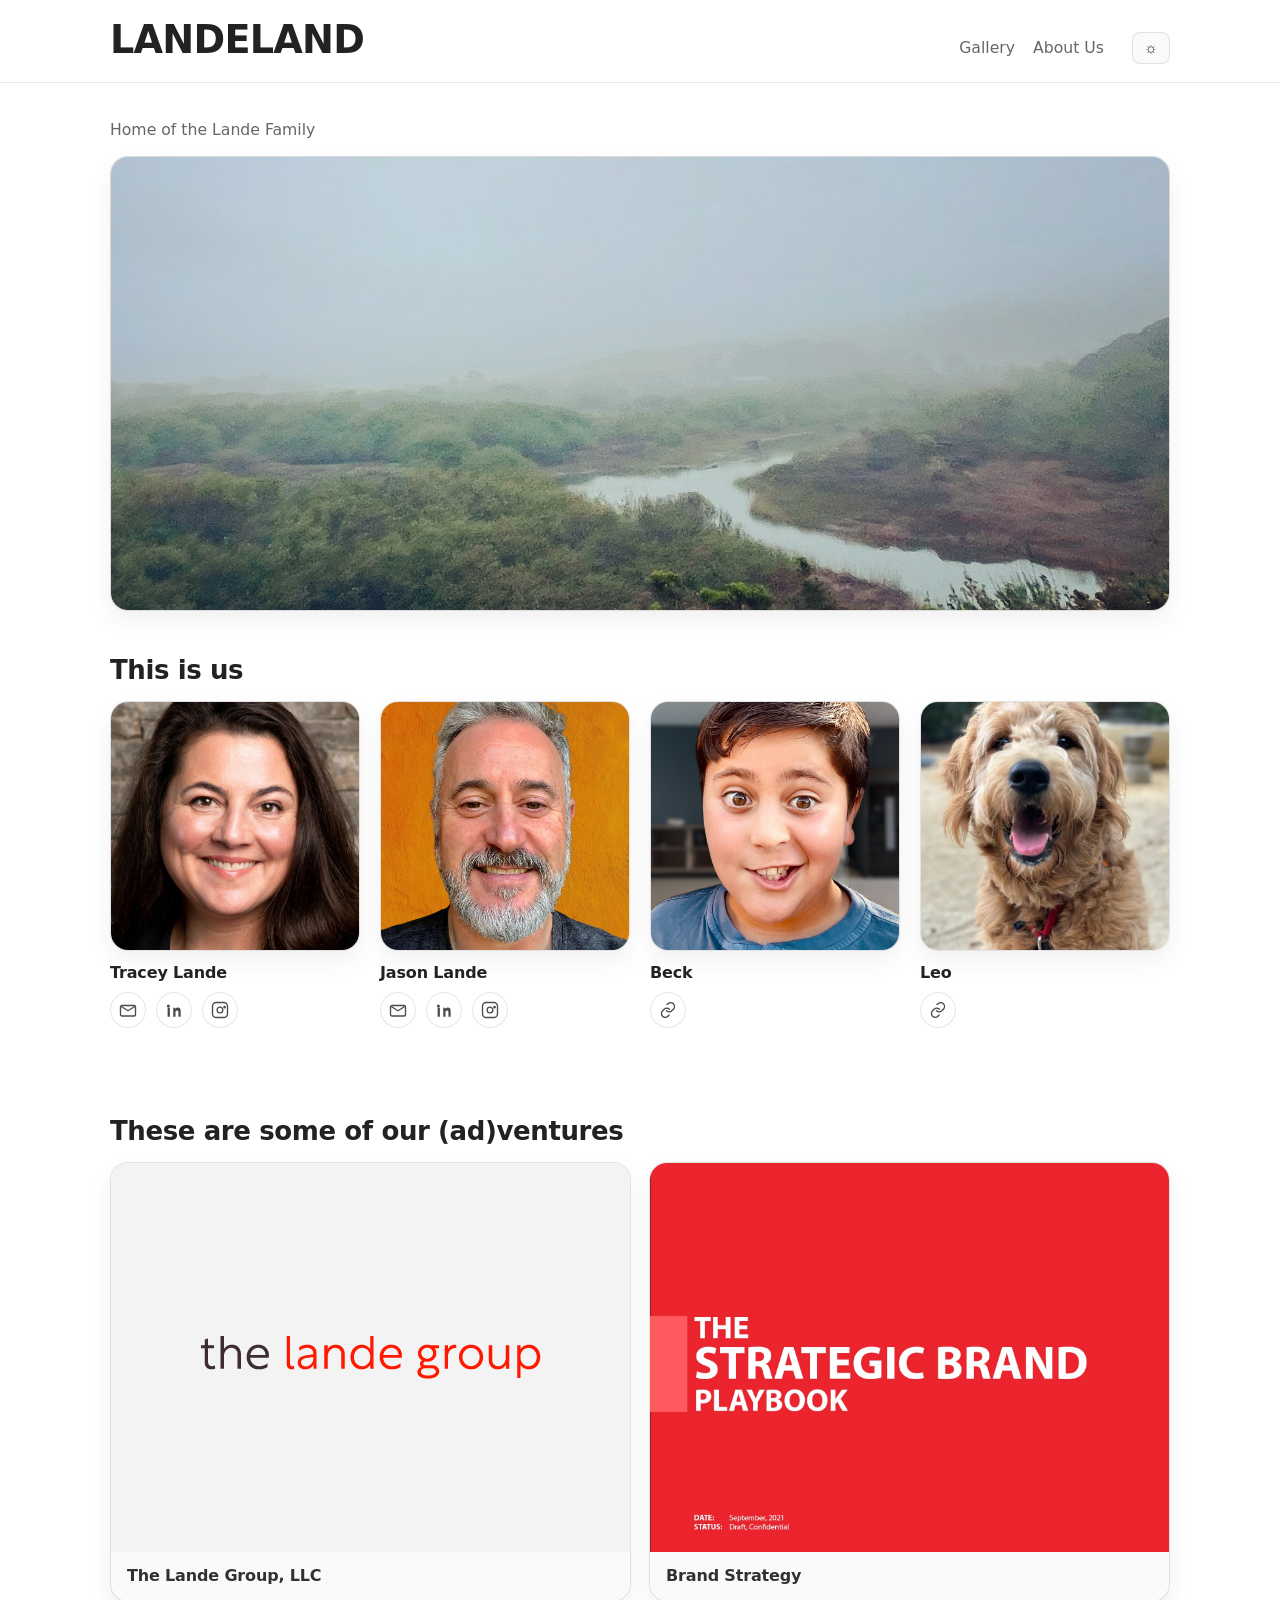
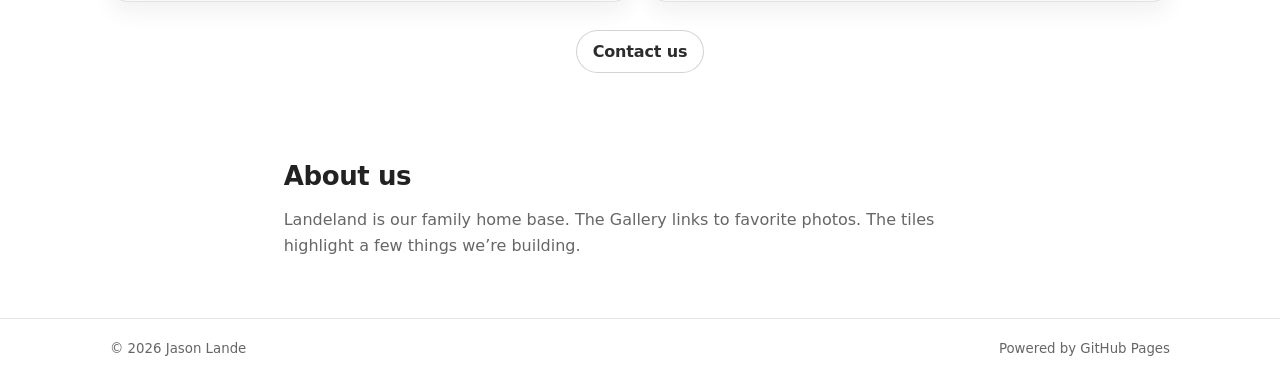
==== commit a75032ce: "Add files via upload Preserves the entire page/layout (all sections remain).  Fixes the TLG ventur" ====
--- a/index.html
+++ b/index.html
@@ -6,65 +6,173 @@
 <meta content="width=device-width, initial-scale=1" name="viewport"/>
 <title>LANDELAND</title>
 <meta content="Home of the Lande Family." name="description"/>
+<meta content="Landeland" name="author"/>
+<!-- Favicons (optional). Keep relative so local file:// testing doesn't error. -->
+<link href="favicon.svg" rel="icon" type="image/svg+xml"/>
+<link href="favicon.ico" rel="icon" sizes="any"/>
 <link href="styles.css" rel="stylesheet"/>
 </head>
 <body class="motion">
 <header class="site-header">
 <div class="wrap header-inner">
-<a class="logo" href="#top">LANDELAND</a>
+<a aria-label="Landeland home" class="logo" href="#top">LANDELAND</a>
 <nav class="nav">
+<a class="nav-link" href="https://jasonlande.smugmug.com/Private/Favorite-Photos/n-CctXWG" rel="noopener noreferrer" target="_blank">Gallery</a>
 <a class="nav-link" href="#about">About Us</a>
-</nav>
-<button aria-label="Toggle theme" class="theme-toggle" id="themeToggle" type="button"><span aria-hidden="true" class="sun">☼</span><span aria-hidden="true" class="moon">☾</span></button></div>
+<button aria-label="Toggle theme" class="theme-toggle" id="themeToggle" type="button"><span aria-hidden="true" class="sun">☼</span><span aria-hidden="true" class="moon">☾</span></button></nav>
+</div>
 </header>
 <main class="main" id="top">
-<section class="section">
+<!-- Hero -->
+<section aria-label="Hero" class="hero">
+<div class="wrap hero-inner">
+<p class="kicker">Home of the Lande Family</p>
+<!-- Background image: replace hero.jpg in /assets with your preferred image. -->
+<div aria-hidden="true" class="hero-media">
+<img alt="" src="assets/hero.jpg"/>
+</div>
+</div>
+</section>
+<!-- Family -->
+<section aria-labelledby="family" class="section">
 <div class="wrap">
-<h2 class="section-title">These are some of our (ad)ventures</h2>
+<h2 class="section-title" id="family">This is us</h2>
+<div class="family-grid">
+<!-- Tracey -->
+<article class="person">
+<a aria-label="Tracey Lande site" class="person-photo" href="https://traceylande.com" rel="noopener noreferrer" target="_blank">
+<img alt="Tracey Lande" src="assets/tracey.jpg"/>
+</a>
+<div class="person-meta">
+<div class="person-name">Tracey Lande</div>
+<div aria-label="Tracey social links" class="social">
+<a aria-label="Email" href="mailto:tracey@landeland.com" rel="noopener noreferrer" target="_blank">
+<svg aria-hidden="true" viewbox="0 0 24 24"><path d="M4 6h16a2 2 0 0 1 2 2v10a2 2 0 0 1-2 2H4a2 2 0 0 1-2-2V8a2 2 0 0 1 2-2Zm0 2 8 5 8-5" fill="none" stroke="currentColor" stroke-linecap="round" stroke-linejoin="round" stroke-width="1.8"></path></svg>
+</a>
+<a aria-label="LinkedIn" href="https://www.linkedin.com/in/tracey-lande/" rel="noopener noreferrer" target="_blank">
+<svg aria-hidden="true" viewbox="0 0 24 24"><path d="M6.5 6.5A2 2 0 1 1 2.5 6.5a2 2 0 0 1 4 0ZM3.5 21V9h3v12h-3Zm7-12h2.9v1.7h.1c.4-.8 1.5-1.9 3.3-1.9 3.5 0 4.1 2.2 4.1 5.1V21h-3v-5.4c0-1.3 0-3-1.8-3s-2.1 1.4-2.1 2.9V21h-3V9Z" fill="currentColor"></path></svg>
+</a>
+<a aria-label="Instagram" href="https://PLACEHOLDER_TRACEY_INSTAGRAM" rel="noopener noreferrer" target="_blank">
+<svg aria-hidden="true" viewbox="0 0 24 24"><path d="M7 2h10a5 5 0 0 1 5 5v10a5 5 0 0 1-5 5H7a5 5 0 0 1-5-5V7a5 5 0 0 1 5-5Zm5 6.2A3.8 3.8 0 1 0 15.8 12 3.8 3.8 0 0 0 12 8.2Zm6.1-.9a.9.9 0 1 0 .9.9.9.9 0 0 0-.9-.9Z" fill="none" stroke="currentColor" stroke-linecap="round" stroke-linejoin="round" stroke-width="1.8"></path></svg>
+</a>
+</div>
+</div>
+</article>
+<!-- Jason -->
+<article class="person">
+<a aria-label="Jason Lande site" class="person-photo" href="https://jasonlande.com" rel="noopener noreferrer" target="_blank">
+<img alt="Jason Lande" src="assets/jason.jpg"/>
+</a>
+<div class="person-meta">
+<div class="person-name">Jason Lande</div>
+<div aria-label="Jason social links" class="social">
+<a aria-label="Email" href="mailto:jason@landeland.com" rel="noopener noreferrer" target="_blank">
+<svg aria-hidden="true" viewbox="0 0 24 24"><path d="M4 6h16a2 2 0 0 1 2 2v10a2 2 0 0 1-2 2H4a2 2 0 0 1-2-2V8a2 2 0 0 1 2-2Zm0 2 8 5 8-5" fill="none" stroke="currentColor" stroke-linecap="round" stroke-linejoin="round" stroke-width="1.8"></path></svg>
+</a>
+<a aria-label="LinkedIn" href="https://www.linkedin.com/in/jasonlande/" rel="noopener noreferrer" target="_blank">
+<svg aria-hidden="true" viewbox="0 0 24 24"><path d="M6.5 6.5A2 2 0 1 1 2.5 6.5a2 2 0 0 1 4 0ZM3.5 21V9h3v12h-3Zm7-12h2.9v1.7h.1c.4-.8 1.5-1.9 3.3-1.9 3.5 0 4.1 2.2 4.1 5.1V21h-3v-5.4c0-1.3 0-3-1.8-3s-2.1 1.4-2.1 2.9V21h-3V9Z" fill="currentColor"></path></svg>
+</a>
+<a aria-label="Instagram" href="https://www.instagram.com/landejo/" rel="noopener noreferrer" target="_blank">
+<svg aria-hidden="true" viewbox="0 0 24 24"><path d="M7 2h10a5 5 0 0 1 5 5v10a5 5 0 0 1-5 5H7a5 5 0 0 1-5-5V7a5 5 0 0 1 5-5Zm5 6.2A3.8 3.8 0 1 0 15.8 12 3.8 3.8 0 0 0 12 8.2Zm6.1-.9a.9.9 0 1 0 .9.9.9.9 0 0 0-.9-.9Z" fill="none" stroke="currentColor" stroke-linecap="round" stroke-linejoin="round" stroke-width="1.8"></path></svg>
+</a>
+</div>
+</div>
+</article>
+<!-- Beck -->
+<article class="person">
+<a aria-label="Beck link" class="person-photo" href="https://PLACEHOLDER_BECK_LINK" rel="noopener noreferrer" target="_blank">
+<img alt="Beck" src="assets/beck.jpg"/>
+</a>
+<div class="person-meta">
+<div class="person-name">Beck</div>
+<div aria-label="Beck links" class="social">
+<a aria-label="Link" href="https://PLACEHOLDER_BECK_LINK" rel="noopener noreferrer" target="_blank">
+<svg aria-hidden="true" viewbox="0 0 24 24"><path d="M10 13a5 5 0 0 0 7.1 0l2.1-2.1a5 5 0 0 0-7.1-7.1L10.5 4.4" fill="none" stroke="currentColor" stroke-linecap="round" stroke-width="1.8"></path><path d="M14 11a5 5 0 0 0-7.1 0L4.8 13.1a5 5 0 1 0 7.1 7.1l1.6-1.6" fill="none" stroke="currentColor" stroke-linecap="round" stroke-width="1.8"></path></svg>
+</a>
+</div>
+</div>
+</article>
+<!-- Leo -->
+<article class="person">
+<a aria-label="Leo link" class="person-photo" href="https://PLACEHOLDER_LEO_LINK" rel="noopener noreferrer" target="_blank">
+<img alt="Leo" src="assets/leo.jpg"/>
+</a>
+<div class="person-meta">
+<div class="person-name">Leo</div>
+<div aria-label="Leo links" class="social">
+<a aria-label="Link" href="https://PLACEHOLDER_LEO_LINK" rel="noopener noreferrer" target="_blank">
+<svg aria-hidden="true" viewbox="0 0 24 24"><path d="M10 13a5 5 0 0 0 7.1 0l2.1-2.1a5 5 0 0 0-7.1-7.1L10.5 4.4" fill="none" stroke="currentColor" stroke-linecap="round" stroke-width="1.8"></path><path d="M14 11a5 5 0 0 0-7.1 0L4.8 13.1a5 5 0 1 0 7.1 7.1l1.6-1.6" fill="none" stroke="currentColor" stroke-linecap="round" stroke-width="1.8"></path></svg>
+</a>
+</div>
+</div>
+</article>
+</div>
+</div>
+</section>
+<!-- Adventures -->
+<section aria-labelledby="adventures" class="section">
+<div class="wrap">
+<h2 class="section-title" id="adventures">These are some of our (ad)ventures</h2>
 <div class="adventures">
-<a class="tile" href="https://thelandegroup.llc" target="_blank">
-<div class="tile-media tile-media--contain">
-<img alt="The Lande Group LLC" src="assets/thelandegroup-logo-text.png"/>
+<a class="tile" href="https://thelandegroup.llc" rel="noopener noreferrer" target="_blank">
+<div class="tile-media tile-media--logo">
+<img alt="The Lande Group LLC" class="tile-logo" src="assets/thelandegroup-logo-text.png"/>
 </div>
 <div class="tile-title">The Lande Group, LLC</div>
 </a>
-<a class="tile" href="#">
+<a class="tile" href="https://PLACEHOLDER_BRAND_STRATEGY" rel="noopener noreferrer" target="_blank">
 <div class="tile-media">
 <img alt="Brand Strategy" src="assets/adventure-brand-strategy.jpg"/>
 </div>
 <div class="tile-title">Brand Strategy</div>
 </a>
 </div>
+<div class="actions">
+<a class="btn" href="mailto:hello@landeland.com">Contact us</a>
+</div>
+</div>
+</section>
+<!-- About -->
+<section aria-labelledby="about-title" class="section" id="about">
+<div class="wrap narrow">
+<h2 class="section-title" id="about-title">About us</h2>
+<p>
+          Landeland is our family home base. The Gallery links to favorite photos. The tiles highlight a few things we’re building.
+        </p>
 </div>
 </section>
 </main>
+<footer class="site-footer">
+<div class="wrap footer-inner">
+<small>© <span id="year"></span> Jason Lande</small>
+<small class="muted">Powered by GitHub Pages</small>
+</div>
+</footer>
+<script>(function () {
+  const key = "landeland_theme";
+  const btn = document.getElementById("themeToggle");
+  const saved = localStorage.getItem(key);
 
-<script>
-  (function () {
-    const key = "landeland_theme";
-    const btn = document.getElementById("themeToggle");
-    const saved = localStorage.getItem(key);
+  function setTheme(theme) {
+    document.documentElement.setAttribute("data-theme", theme);
+    localStorage.setItem(key, theme);
+  }
 
-    function setTheme(theme) {
-      document.documentElement.setAttribute("data-theme", theme);
-      localStorage.setItem(key, theme);
-    }
+  if (!saved) {
+    const prefersDark = window.matchMedia && window.matchMedia("(prefers-color-scheme: dark)").matches;
+    document.documentElement.setAttribute("data-theme", prefersDark ? "dark" : "light");
+  } else {
+    document.documentElement.setAttribute("data-theme", saved);
+  }
 
-    // Default to OS preference unless user previously chose
-    if (!saved) {
-      const prefersDark = window.matchMedia && window.matchMedia("(prefers-color-scheme: dark)").matches;
-      document.documentElement.setAttribute("data-theme", prefersDark ? "dark" : "light");
-    } else {
-      document.documentElement.setAttribute("data-theme", saved);
-    }
-
-    if (btn) {
-      btn.addEventListener("click", () => {
-        const current = document.documentElement.getAttribute("data-theme") || "dark";
-        setTheme(current === "dark" ? "light" : "dark");
-      });
-    }
-  })();
-</script>
+  if (btn) {
+    btn.addEventListener("click", () => {
+      const current = document.documentElement.getAttribute("data-theme") || "light";
+      setTheme(current === "dark" ? "light" : "dark");
+    });
+  }
+})();</script><script>
+    document.getElementById("year").textContent = new Date().getFullYear();
+  </script>
 </body>
 </html>
--- a/styles.css
+++ b/styles.css
@@ -1,6 +1,7 @@
 /* =========================================================
-   LANDELAND — styles.css
-   Clean, responsive, light/dark toggle
+   LANDELAND — Simple GitHub Pages site
+   Fixes the "giant stacked images" issue by enforcing cropping
+   via aspect-ratio + object-fit.
    ========================================================= */
 
 /* ---------- Reset / base ---------- */
@@ -17,330 +18,362 @@
   -webkit-font-smoothing: antialiased;
   -moz-osx-font-smoothing: grayscale;
   text-rendering: optimizeLegibility;
+  color: var(--text);
+  background: var(--bg);
 }
 
 img{ max-width: 100%; display: block; }
 a{ color: inherit; text-decoration: none; }
-button{ font: inherit; }
-
-/* ---------- Theme tokens ---------- */
-/* Default: dark (matches your other sites). If you prefer light default, the JS handles OS preference. */
+
+/* ---------- Tokens / layout ---------- */
 :root{
   --wrap: 1060px;
   --gutter: clamp(18px, 4vw, 48px);
 
-  --bg: #0b0f14;
-  --text: rgba(255,255,255,.92);
-  --muted: rgba(255,255,255,.70);
-
-  --surface: rgba(255,255,255,.04);
-  --surface-2: rgba(255,255,255,.06);
-  --border: rgba(255,255,255,.12);
-
-  --shadow: 0 18px 44px rgba(0,0,0,.45);
-  --shadow-soft: 0 10px 26px rgba(0,0,0,.35);
+  /* Light (default) */
+  --bg: #ffffff;
+  --text: rgba(15,15,15,0.92);
+  --muted: rgba(15,15,15,0.64);
+
+  --line: rgba(15,15,15,0.10);
+  --card: rgba(15,15,15,0.02);
+  --surface: #f3f3f3;
+  --header-bg: rgba(255,255,255,0.88);
+
+  --shadow: 0 16px 40px rgba(0,0,0,0.08);
+  --shadow-soft: 0 10px 24px rgba(0,0,0,0.06);
 
   --r-lg: 18px;
   --r-md: 14px;
 
-  --ease: cubic-bezier(.2,.8,.2,1);
+  --ease: cubic-bezier(.2, .8, .2, 1);
   --dur: 180ms;
 }
 
-:root[data-theme="light"]{
-  --bg: #ffffff;
-  --text: rgba(15,15,15,.92);
-  --muted: rgba(15,15,15,.64);
-
-  --surface: rgba(15,15,15,.04);
-  --surface-2: rgba(15,15,15,.06);
-  --border: rgba(15,15,15,.12);
-
-  --shadow: 0 18px 44px rgba(0,0,0,.10);
-  --shadow-soft: 0 10px 26px rgba(0,0,0,.08);
-}
-
-html{ background: var(--bg); }
-body{
-  background: var(--bg);
-  color: var(--text);
-  line-height: 1.55;
-}
-
-/* ---------- Layout ---------- */
+:root[data-theme="dark"]{
+  --bg: #0b0f14;
+  --text: rgba(255,255,255,0.92);
+  --muted: rgba(255,255,255,0.70);
+
+  --line: rgba(255,255,255,0.12);
+  --card: rgba(255,255,255,0.05);
+  --surface: rgba(255,255,255,0.06);
+  --header-bg: rgba(11,15,20,0.82);
+
+  --shadow: 0 16px 40px rgba(0,0,0,0.45);
+  --shadow-soft: 0 10px 24px rgba(0,0,0,0.35);
+}
+
 .wrap{
   width: min(var(--wrap), calc(100% - (var(--gutter) * 2)));
   margin: 0 auto;
 }
 
-.section{ padding: 40px 0; }
-.section-title{
-  margin: 0 0 16px;
-  font-size: clamp(20px, 1.4vw + 16px, 28px);
-  letter-spacing: -0.02em;
-}
-
-.muted{ color: var(--muted); }
+.narrow{ max-width: 70ch; }
 
 /* ---------- Header ---------- */
 .site-header{
   position: sticky;
   top: 0;
   z-index: 10;
-  background: color-mix(in oklab, var(--bg) 92%, transparent);
-  backdrop-filter: saturate(140%) blur(10px);
-  border-bottom: 1px solid var(--border);
+  background: var(--header-bg);
+  backdrop-filter: blur(10px);
+  -webkit-backdrop-filter: blur(10px);
+  border-bottom: 1px solid var(--line);
 }
 
 .header-inner{
   display: flex;
-  align-items: center;
+  align-items: baseline;
   justify-content: space-between;
-  gap: 14px;
-  padding: 16px 0;
+  padding: 18px 0;
+  gap: 18px;
 }
 
 .logo{
-  font-weight: 750;
+  font-weight: 800;
   letter-spacing: -0.02em;
+  font-size: clamp(22px, 2.2vw + 10px, 40px);
 }
 
 .nav{
-  display: inline-flex;
-  align-items: center;
-  gap: 14px;
+  display: flex;
+  gap: 18px;
+  align-items: center;
 }
 
 .nav-link{
+  font-size: 0.98rem;
   color: var(--muted);
   transition: color var(--dur) var(--ease);
 }
 .nav-link:hover{ color: var(--text); }
 
-/* Theme toggle: small, icon-only */
-.theme-toggle{
-  display: inline-flex;
-  align-items: center;
-  justify-content: center;
-
-  width: 34px;
-  height: 34px;
-  padding: 0;
-
-  border-radius: 10px;
-  background: var(--surface);
-  border: 1px solid var(--border);
-  box-shadow: none;
-
-  cursor: pointer;
-  transition: transform var(--dur) var(--ease),
-              background var(--dur) var(--ease),
-              border-color var(--dur) var(--ease);
-}
-.theme-toggle:hover{
-  transform: translateY(-1px);
-  background: var(--surface-2);
-}
-.theme-toggle:active{ transform: translateY(0px); }
-
-.theme-toggle .sun,
-.theme-toggle .moon{ font-size: 15px; line-height: 1; }
-
-:root[data-theme="light"] .theme-toggle .sun{ display: inline; }
-:root[data-theme="light"] .theme-toggle .moon{ display: none; }
-:root:not([data-theme="light"]) .theme-toggle .sun{ display: none; }
-:root:not([data-theme="light"]) .theme-toggle .moon{ display: inline; }
-
-/* ---------- Hero image ---------- */
-.hero-image{
+/* ---------- Hero ---------- */
+.hero{
+  padding: clamp(18px, 3.8vw, 34px) 0 0;
+}
+
+.hero-inner{ display: grid; gap: 14px; }
+
+.kicker{
+  margin: 0;
+  color: var(--muted);
+  font-size: 0.98rem;
+}
+
+.hero-media{
+  aspect-ratio: 21 / 9;
   border-radius: var(--r-lg);
   overflow: hidden;
-  border: 1px solid var(--border);
-  background: var(--surface);
-  box-shadow: var(--shadow-soft);
-}
-.hero-image img{
-  width: 100%;
-  height: auto;
-  display: block;
-}
-
-/* ---------- People ---------- */
-.people{ display: grid; gap: 18px; }
-.people-grid{
-  display: grid;
-  grid-template-columns: repeat(2, minmax(0, 1fr));
-  gap: 18px;
-}
-@media (max-width: 760px){
-  .people-grid{ grid-template-columns: 1fr; }
-}
-
-.person-card{
-  border-radius: var(--r-lg);
-  border: 1px solid var(--border);
-  background: var(--surface);
-  padding: 16px;
-  box-shadow: var(--shadow-soft);
-}
-
-.person-photo{
-  border-radius: var(--r-md);
-  overflow: hidden;
-  border: 1px solid var(--border);
-  background: var(--surface-2);
-  aspect-ratio: 1 / 1;
-}
-.person-photo img{
+  background: var(--surface);
+  border: 1px solid var(--line);
+  box-shadow: var(--shadow-soft);
+}
+.hero-media img{
   width: 100%;
   height: 100%;
   object-fit: cover;
 }
 
+/* ---------- Sections ---------- */
+.section{ padding: 44px 0; }
+
+.section-title{
+  margin: 0 0 16px;
+  font-size: clamp(18px, 1.4vw + 14px, 26px);
+  letter-spacing: -0.015em;
+}
+
+p{
+  margin: 0 0 14px;
+  color: var(--muted);
+  line-height: 1.65;
+}
+
+/* ---------- Family grid ---------- */
+.family-grid{
+  display: grid;
+  grid-template-columns: 1fr;
+  gap: 20px;
+}
+@media (min-width: 720px){
+  .family-grid{ grid-template-columns: repeat(4, 1fr); }
+}
+
+.person{ display: grid; gap: 12px; align-content: start; }
+
+.person-photo{
+  border-radius: var(--r-lg);
+  overflow: hidden;
+  border: 1px solid var(--line);
+  background: var(--card);
+  box-shadow: var(--shadow-soft);
+  transition: transform var(--dur) var(--ease), box-shadow var(--dur) var(--ease);
+}
+.person-photo:hover{
+  transform: translateY(-2px);
+  box-shadow: var(--shadow);
+}
+.person-photo img{
+  width: 100%;
+  aspect-ratio: 1 / 1;
+  height: auto;
+  object-fit: cover;
+}
+
+.person-meta{ display: grid; gap: 10px; }
+
 .person-name{
-  margin: 10px 0 6px;
   font-weight: 700;
   letter-spacing: -0.01em;
-}
-.person-links{
+  font-size: 1rem;
+}
+
+/* ---------- Social icons ---------- */
+.social{
   display: flex;
   gap: 10px;
-  margin-top: 8px;
-}
-.icon-btn{
-  width: 30px;
-  height: 30px;
+  align-items: center;
+}
+.social a{
+  width: 36px;
+  height: 36px;
   border-radius: 999px;
-  border: 1px solid var(--border);
-  background: transparent;
+  border: 1px solid var(--line);
+  background: var(--bg);
   display: inline-flex;
   align-items: center;
   justify-content: center;
-  color: var(--muted);
-  transition: transform var(--dur) var(--ease), color var(--dur) var(--ease), background var(--dur) var(--ease);
-}
-.icon-btn:hover{
+  color: rgba(15,15,15,0.75);
+  transition: transform var(--dur) var(--ease), box-shadow var(--dur) var(--ease), color var(--dur) var(--ease);
+}
+.social a:hover{
   transform: translateY(-1px);
+  box-shadow: var(--shadow-soft);
   color: var(--text);
-  background: var(--surface-2);
-}
-
-/* ---------- Adventures tiles ---------- */
-.adventures-grid{
+}
+.social svg{ width: 18px; height: 18px; display: block; }
+
+/* ---------- Adventures ---------- */
+.adventures{
   display: grid;
-  grid-template-columns: repeat(2, minmax(0, 1fr));
+  grid-template-columns: 1fr;
   gap: 18px;
 }
-
-@media (max-width: 760px){
-  .adventures-grid{ grid-template-columns: 1fr; }
+@media (min-width: 860px){
+  .adventures{ grid-template-columns: 1fr 1fr; }
 }
 
 .tile{
-  display: grid;
-  grid-template-rows: 265px auto;
-  border: 1px solid var(--border);
+  border: 1px solid var(--line);
   border-radius: var(--r-lg);
-  background: var(--surface);
+  background: var(--card);
   overflow: hidden;
   box-shadow: var(--shadow-soft);
-  transition: transform var(--dur) var(--ease), box-shadow var(--dur) var(--ease), background var(--dur) var(--ease);
-}
-
+  transition: transform var(--dur) var(--ease), box-shadow var(--dur) var(--ease);
+}
 .tile:hover{
   transform: translateY(-2px);
   box-shadow: var(--shadow);
-  background: var(--surface-2);
-}
-
+}
+
+/* Critical: crop tile media so tall images don't dominate */
 .tile-media{
-  position: relative;
+  aspect-ratio: 4 / 3;
   overflow: hidden;
-  background: var(--surface-2);
-}
-
-/* Default: photo-style, fill */
+  background: var(--surface);
+}
 .tile-media img{
   width: 100%;
   height: 100%;
   object-fit: cover;
-  display: block;
-}
-
-/* Logo-style: keep original aspect, do NOT upscale, center it */
-.tile-media--contain{
-  display: flex;
-  align-items: center;
-  justify-content: center;
-  padding: 20px;
-  background: var(--surface-2);
-}
-
-.tile-media--contain img{
-  width: auto;
-  height: auto;
+}
+
+/* override ONLY the logo tile (TLG) */
+.tile-media.tile-logo{
+  /* keep same card height as other tiles */
+  display: flex;
+  align-items: center;
+  justify-content: center;
+
+  padding: 18px;
+  background: var(--surface);
+}
+
+/* the logo image: never crop, keep its aspect ratio */
+.tile-media.tile-logo img{
+  width: 100%;
+  height: 100%;
+  object-fit: contain;
   max-width: 100%;
   max-height: 100%;
-  object-fit: contain; /* safe even though width/height are auto */
-}
-
-.tile-body{
-  padding: 16px 16px 18px;
-}
+}
+
+
 
 .tile-title{
-  margin: 0;
-  font-size: 16px;
-  font-weight: 700;
-  color: var(--text);
-}
+  padding: 14px 16px 16px;
+  font-weight: 650;
+  letter-spacing: -0.01em;
+  color: rgba(15,15,15,0.86);
+}
+
 
 /* ---------- CTA ---------- */
-.cta{
-  display: flex;
-  justify-content: center;
-  padding: 8px 0 24px;
-}
+.actions{ display: flex; justify-content: center; padding-top: 28px; }
+
 .btn{
-  border: 1px solid var(--border);
-  background: transparent;
-  color: var(--text);
-  padding: 10px 16px;
+  display: inline-flex;
+  align-items: center;
+  justify-content: center;
+  padding: 11px 16px;
   border-radius: 999px;
-  cursor: pointer;
-  transition: transform var(--dur) var(--ease), background var(--dur) var(--ease);
+  border: 1px solid rgba(15,15,15,0.18);
+  background: var(--bg);
+  color: rgba(15,15,15,0.88);
+  font-weight: 650;
+  letter-spacing: -0.01em;
+  transition: transform var(--dur) var(--ease), box-shadow var(--dur) var(--ease), background var(--dur) var(--ease);
 }
 .btn:hover{
   transform: translateY(-1px);
-  background: var(--surface-2);
-}
-
-/* ---------- About ---------- */
-.about{
-  border-top: 1px solid var(--border);
-  padding-top: 34px;
-}
-.about p{ color: var(--muted); max-width: 72ch; }
+  box-shadow: var(--shadow-soft);
+  background: rgba(15,15,15,0.02);
+}
 
 /* ---------- Footer ---------- */
-.footer{
-  border-top: 1px solid var(--border);
-  padding: 26px 0;
-  color: var(--muted);
-  font-size: 13px;
+.site-footer{
+  border-top: 1px solid var(--line);
+  padding: 22px 0 28px;
+}
+.footer-inner{
   display: flex;
   justify-content: space-between;
-  gap: 16px;
-}
+  gap: 14px;
+  flex-wrap: wrap;
+}
+small{ color: var(--muted); }
 
 /* ---------- Motion ---------- */
 @keyframes riseIn{
-  from{ opacity: 0; transform: translateY(10px); filter: blur(2px); }
-  to  { opacity: 1; transform: translateY(0px); filter: blur(0); }
-}
-.motion .site-header,
-.motion .main{ animation: riseIn .45s var(--ease) both; }
+  from{ opacity: 0; transform: translateY(8px); }
+  to{ opacity: 1; transform: translateY(0); }
+}
+.motion .site-header{ animation: riseIn .35s var(--ease) both; }
+.motion .hero{ animation: riseIn .5s var(--ease) both; }
+.motion .section{ animation: riseIn .55s var(--ease) both; }
 
 @media (prefers-reduced-motion: reduce){
-  * { animation: none !important; transition: none !important; }
-}
+  *{ animation: none !important; transition: none !important; }
+}
+
+
+/* Safety: if the logo class is placed on the <img>, don't crop it */
+.tile-media img.tile-logo{ object-fit: contain !important; }
+
+
+/* ---------- Theme toggle ---------- */
+.theme-toggle{
+  margin-left: 10px;
+  display: inline-flex;
+  align-items: center;
+  justify-content: center;
+  width: 38px;
+  height: 32px;
+  border-radius: 8px;
+  background: var(--card);
+  border: 1px solid var(--line);
+  color: inherit;
+  cursor: pointer;
+  transition: transform var(--dur) var(--ease), background var(--dur) var(--ease), border-color var(--dur) var(--ease);
+}
+.theme-toggle:hover{
+  transform: translateY(-1px);
+  background: var(--surface);
+}
+.theme-toggle:active{ transform: translateY(0); }
+.theme-toggle .sun, .theme-toggle .moon{ font-size: 15px; line-height: 1; }
+
+:root[data-theme="dark"] .theme-toggle .sun{ display:none; }
+:root[data-theme="dark"] .theme-toggle .moon{ display:inline; }
+:root:not([data-theme="dark"]) .theme-toggle .sun{ display:inline; }
+:root:not([data-theme="dark"]) .theme-toggle .moon{ display:none; }
+
+
+/* ---------- Logo tile: prevent crop/zoom ---------- */
+.tile-media--logo{
+  background: var(--surface);
+  display: flex;
+  align-items: center;
+  justify-content: center;
+  padding: 20px;
+}
+
+.tile-media--logo img.tile-logo{
+  width: auto !important;
+  height: auto !important;
+  max-width: 100%;
+  max-height: 220px;
+  object-fit: contain !important;
+}
